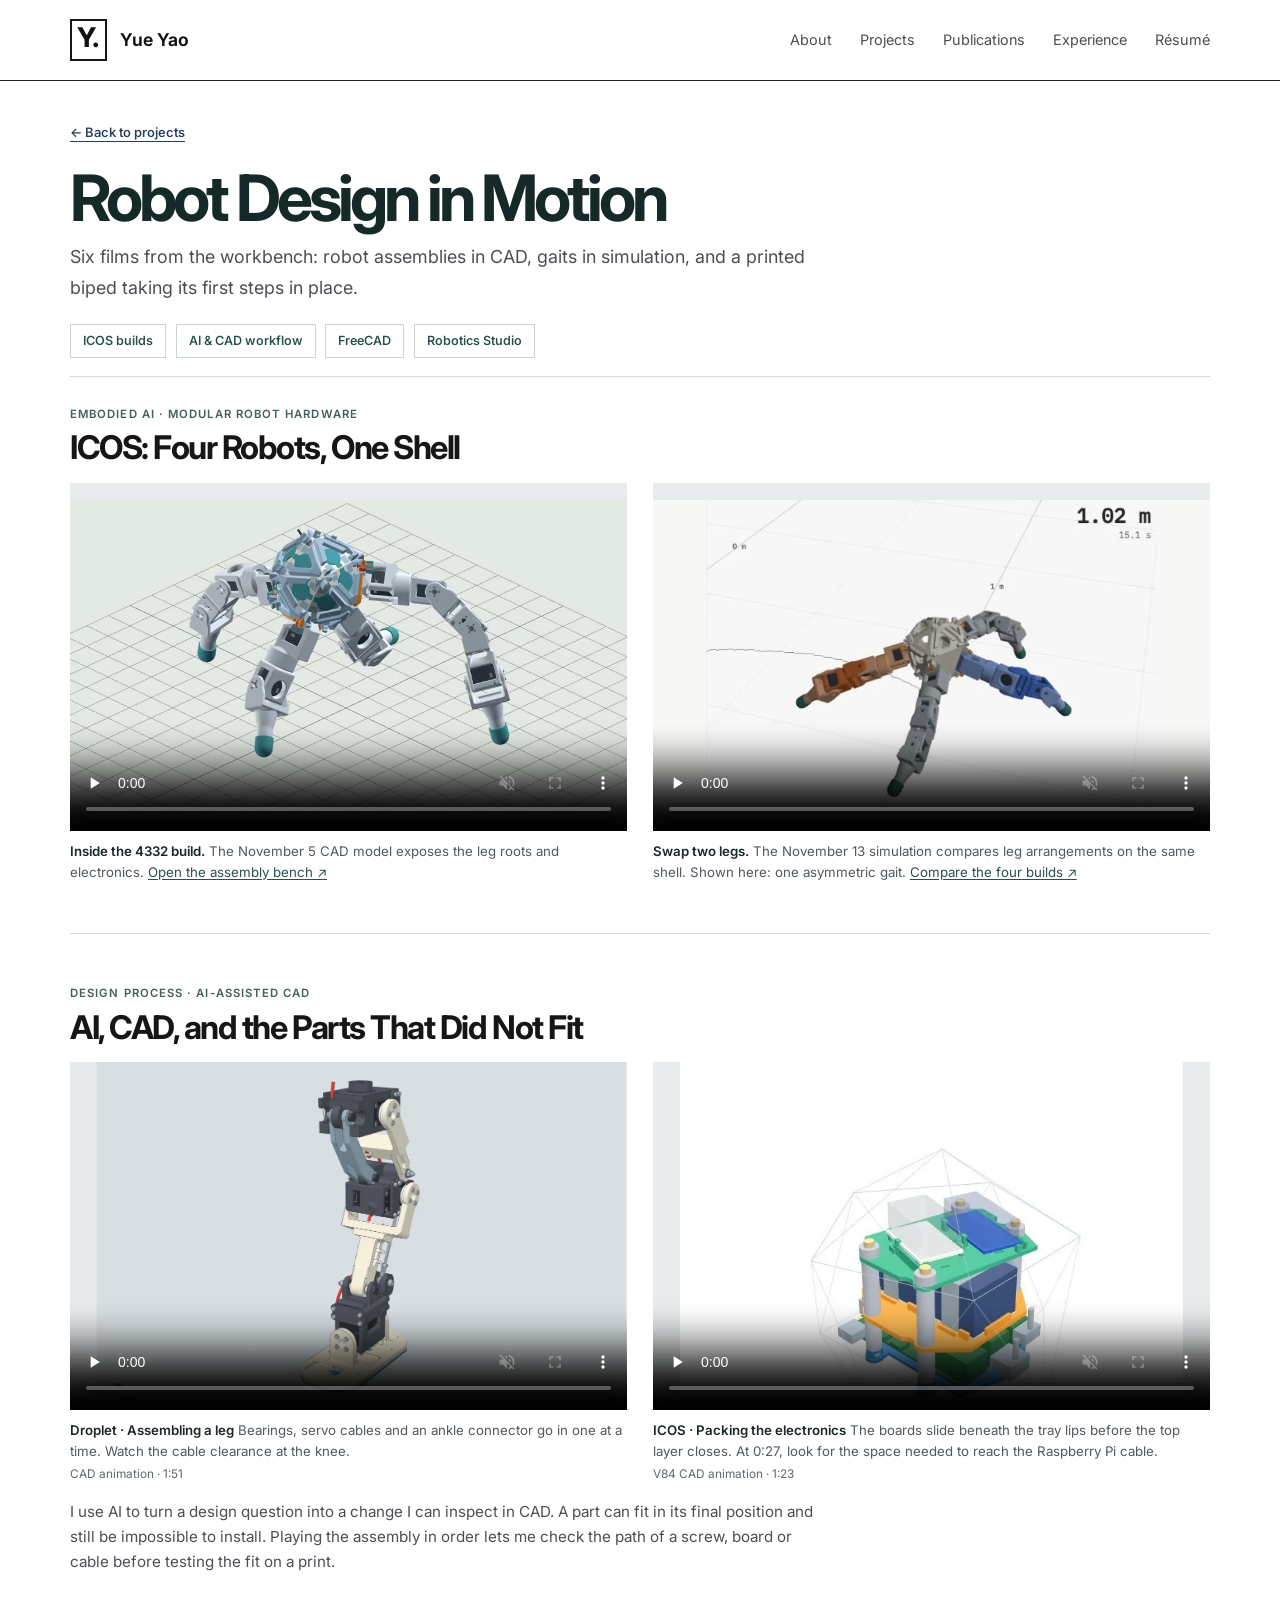
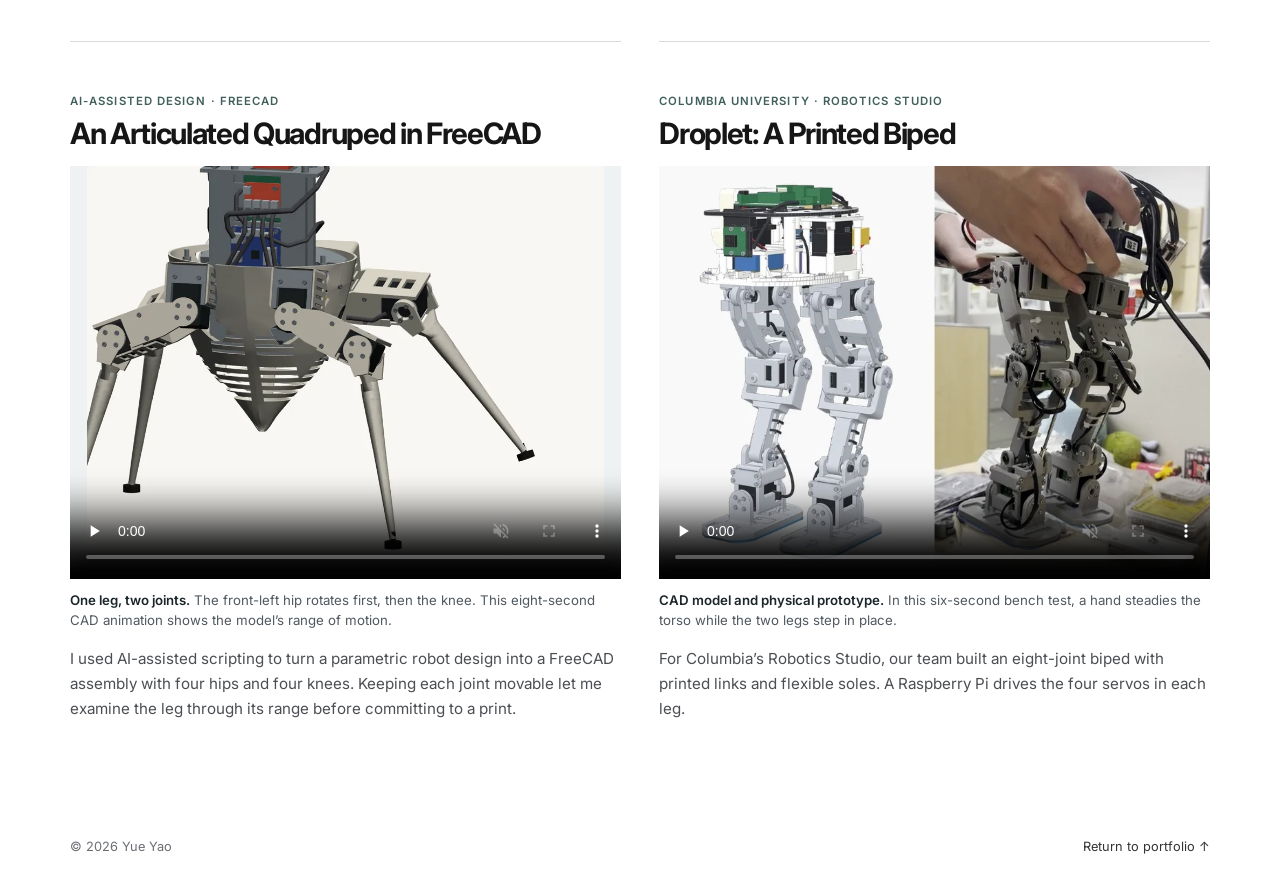
==== robotics.html @ 6c620280 "Show robot design films, Munich oral paper, and character studies" ====
<!doctype html>
<html lang="en"><head><meta charset="utf-8"><meta name="viewport" content="width=device-width, initial-scale=1">
<title>Robot Design in Motion | Yue Yao</title><meta name="author" content="Yue Yao"><meta name="description" content="Yue Yao’s robot design films: modular ICOS CAD builds, AI-assisted assembly workflows, a FreeCAD quadruped and a physical biped prototype.">
<link rel="canonical" href="https://yy3462-create.github.io/robotics.html">
<meta property="og:title" content="Robot Design in Motion | Yue Yao"><meta property="og:description" content="Watch the CAD assemblies, simulated gaits and physical bench tests."><meta property="og:type" content="website"><meta property="og:url" content="https://yy3462-create.github.io/robotics.html"><meta property="og:image" content="https://yy3462-create.github.io/assets/studio/icos-4332-cad.webp">
<link rel="stylesheet" href="./styles.css?v=20260914-candidate"><link rel="stylesheet" href="./studio.css?v=20261113">
<link rel="icon" type="image/svg+xml" href="data:image/svg+xml,%3Csvg xmlns='http://www.w3.org/2000/svg' viewBox='0 0 32 32'%3E%3Crect width='32' height='32' rx='7' fill='%23161616'/%3E%3Cpath d='M8 8L16 17L24 8M16 17V25' stroke='white' stroke-width='3' fill='none'/%3E%3C/svg%3E"></head><body><a class="skip-link" href="#main">Skip to content</a><header class="site-header"><div class="wrap header-inner"><a class="brand" href="./" aria-label="Yue Yao, home"><span class="brand-mark" aria-hidden="true">Y.</span><span>Yue Yao</span></a><nav aria-label="Main navigation"><a href="./#about">About</a><a href="./#work">Projects</a><a href="./#research">Publications</a><a href="./#experience">Experience</a><a href="./assets/yue-yao-resume.pdf?v=20261113" target="_blank" rel="noopener">Résumé</a></nav></div></header>

<main id="main" class="wrap studio-page"><div class="studio-mast">
<a class="text-link" href="./#robot-design">← Back to projects</a>
<h1>Robot Design in Motion</h1><p>Six films from the workbench: robot assemblies in CAD, gaits in simulation, and a printed biped taking its first steps in place.</p>
<nav aria-label="Films by project" class="studio-index"><a href="#icos-builds">ICOS builds</a><a href="#ai-cad-workflow">AI &amp; CAD workflow</a><a href="#ai-freecad">FreeCAD</a><a href="#droplet">Robotics Studio</a></nav></div>
<article id="icos-builds" class="studio-project" aria-labelledby="icos-builds-title">
  <p class="studio-kicker">Embodied AI · Modular Robot Hardware</p>
  <h2 id="icos-builds-title" class="studio-title">ICOS: Four Robots, One Shell</h2>

  <div class="studio-gallery studio-gallery-pair">
    <figure>
      <video controls muted playsinline preload="none" poster="./assets/studio/icos-4332-cad.webp" width="960" height="540" aria-label="ICOS 4332 robot CAD assembly bench, silent preview" aria-describedby="icos-4332-caption"><source src="./assets/studio/icos-4332-cad.mp4" type="video/mp4"><a href="./assets/studio/icos-4332-cad.mp4">Watch the CAD preview</a></video>
      <figcaption id="icos-4332-caption"><strong>Inside the 4332 build.</strong> The November 5 CAD model exposes the leg roots and electronics. <a href="https://yy3462-create.github.io/icos-weekly-update/assembly-v88/" target="_blank" rel="noopener noreferrer">Open the assembly bench ↗</a></figcaption>
    </figure>
    <figure>
      <video controls muted playsinline preload="none" poster="./assets/studio/icos-shared-shell-simulation.webp" width="800" height="450" aria-label="Asymmetric ICOS robot walking in simulation, silent excerpt" aria-describedby="icos-shared-caption"><source src="./assets/studio/icos-shared-shell-simulation.mp4" type="video/mp4"><a href="./assets/studio/icos-shared-shell-simulation.mp4">Watch the simulation excerpt</a></video>
      <figcaption id="icos-shared-caption"><strong>Swap two legs.</strong> The November 13 simulation compares leg arrangements on the same shell. Shown here: one asymmetric gait. <a href="https://yy3462-create.github.io/icos-weekly-update/four-robots/#robot3" target="_blank" rel="noopener noreferrer">Compare the four builds ↗</a></figcaption>
    </figure>
  </div>
</article>
<article id="ai-cad-workflow" class="studio-project" aria-labelledby="workflow-title">
  <p class="studio-kicker">Design process · AI-assisted CAD</p>
  <h2 id="workflow-title" class="studio-title">AI, CAD, and the Parts That Did Not Fit</h2>
  <div class="studio-gallery studio-gallery-pair">
    <figure><video controls muted playsinline preload="none" poster="./assets/studio/workflow-leg.webp" width="1026" height="880" aria-label="Droplet leg CAD assembly, from its upper bearing to its foot" aria-describedby="leg-caption"><source src="./assets/studio/workflow-leg.mp4" type="video/mp4"><a href="./assets/studio/workflow-leg.mp4">Open the leg assembly film</a></video><figcaption id="leg-caption"><strong>Droplet · Assembling a leg</strong> Bearings, servo cables and an ankle connector go in one at a time. Watch the cable clearance at the knee. <span>CAD animation · 1:51</span></figcaption></figure>
    <figure><video controls muted playsinline preload="none" poster="./assets/studio/workflow-tray.webp" width="1026" height="776" aria-label="ICOS electronics tray assembly sequence" aria-describedby="tray-caption"><source src="./assets/studio/workflow-tray.mp4" type="video/mp4"><a href="./assets/studio/workflow-tray.mp4">Open the tray assembly film</a></video><figcaption id="tray-caption"><strong>ICOS · Packing the electronics</strong> The boards slide beneath the tray lips before the top layer closes. At 0:27, look for the space needed to reach the Raspberry Pi cable. <span>V84 CAD animation · 1:23</span></figcaption></figure>
  </div>
  <p class="studio-body">I use AI to turn a design question into a change I can inspect in CAD. A part can fit in its final position and still be impossible to install. Playing the assembly in order lets me check the path of a screw, board or cable before testing the fit on a print.</p>
</article>
<div class="studio-paired"><article id="ai-freecad" class="studio-project" aria-labelledby="ai-freecad-title">
  <p class="studio-kicker">AI-assisted design · FreeCAD</p>
  <h2 id="ai-freecad-title" class="studio-title">An Articulated Quadruped in FreeCAD</h2>
  <figure class="studio-lead-media"><video controls playsinline muted preload="none" poster="./assets/studio/freecad-quadruped-joint-sweep.webp" width="1280" height="1024" aria-label="Kinematic animation of the quadruped model’s front-left hip and knee" aria-describedby="freecad-sweep-caption"><source src="./assets/studio/freecad-quadruped-joint-sweep.mp4" type="video/mp4"><a href="./assets/studio/freecad-quadruped-joint-sweep.mp4">Open the joint-sweep video</a></video><figcaption id="freecad-sweep-caption"><strong>One leg, two joints.</strong> The front-left hip rotates first, then the knee. This eight-second CAD animation shows the model’s range of motion.</figcaption></figure>
  <p>I used AI-assisted scripting to turn a parametric robot design into a FreeCAD assembly with four hips and four knees. Keeping each joint movable let me examine the leg through its range before committing to a print.</p>
</article>
<article id="droplet" class="studio-project" aria-labelledby="droplet-title">
  <p class="studio-kicker">Columbia University · Robotics Studio</p>
  <h2 id="droplet-title" class="studio-title">Droplet: A Printed Biped</h2>
  <figure class="studio-lead-media"><video controls playsinline muted preload="none" poster="./assets/studio/droplet-bench-cad-poster.webp" width="800" height="600" aria-label="Droplet’s CAD model alongside a bench test of its printed legs" aria-describedby="droplet-test-caption"><source src="./assets/studio/droplet-bench-cad.mp4" type="video/mp4"><a href="./assets/studio/droplet-bench-cad.mp4">Open the bench-test video</a></video><figcaption id="droplet-test-caption"><strong>CAD model and physical prototype.</strong> In this six-second bench test, a hand steadies the torso while the two legs step in place.</figcaption></figure>
  <p>For Columbia’s Robotics Studio, our team built an eight-joint biped with printed links and flexible soles. A Raspberry Pi drives the four servos in each leg.</p>
</article>
</div></main>
<footer class="site-footer wrap"><span>© 2026 Yue Yao</span><a href="./#work">Return to portfolio ↑</a></footer></body></html>
---- styles.css ----
@import url('https://fonts.googleapis.com/css2?family=Inter:wght@400;450;500;550;600;650;700;750&display=swap');
:root{--ink:#161616;--body:#4b4e53;--muted:#6b6e73;--line:#d8d9dc;--soft:#f3f4f5;--accent:#243d5b;--font:Inter,Arial,Helvetica,sans-serif}
*{box-sizing:border-box}html{scroll-behavior:smooth;scroll-padding-top:100px}body{margin:0;color:var(--body);background:#fff;font-family:var(--font);font-size:1rem;line-height:1.75;-webkit-font-smoothing:antialiased}a{color:inherit;text-decoration:none}a:hover{color:var(--accent)}a:focus-visible,summary:focus-visible{outline:3px solid #496f9a;outline-offset:5px}::selection{background:#dce4ed;color:var(--ink)}h1,h2,h3,h4{margin:0;color:var(--ink);line-height:1.25}p,figure{margin:0}strong{color:#292b2e;font-weight:600}.wrap{width:min(1140px,calc(100% - 80px));margin-inline:auto}.skip-link{position:fixed;top:-80px;left:16px;background:#fff;padding:10px 20px;z-index:100}.skip-link:focus{top:10px}.site-header{background:#fff;border-bottom:1px solid #202020}.header-inner{display:flex;align-items:center;justify-content:space-between;gap:30px;min-height:80px}.brand{display:flex;align-items:center;gap:13px;color:#111;font-size:1.1rem;font-weight:650}.brand-mark{font-size:1.7rem;font-weight:750;letter-spacing:-.08em;line-height:1;border:2px solid #161616;padding:3px 8px 7px 5px}.site-header nav{display:flex;gap:28px;align-items:center;font-size:.9rem}.site-header nav a{padding:10px 0}.site-header nav a:hover{text-decoration:underline;text-underline-offset:6px}.profile-header{display:grid;grid-template-columns:285px minmax(0,1fr);gap:75px;align-items:center;padding-block:58px 67px}.profile-portrait{width:260px;aspect-ratio:1;border-radius:50%;background:#eef0f2;border:1px solid #e1e3e6;overflow:hidden}.profile-portrait img{display:block;width:100%;height:100%;object-fit:cover;transform:scale(1.5);transform-origin:50% 20%}.profile-intro h1{font-size:3.1rem;font-weight:700;letter-spacing:-.04em;margin-bottom:12px}.profile-subtitle{font-size:1.4rem;line-height:1.5;letter-spacing:-.02em;color:#4c5055}.affiliations{margin-top:22px;font-size:1.05rem;line-height:1.7}.location{color:var(--muted);font-size:.9rem}.affiliations .location{margin-top:5px}.social-links{display:flex;gap:10px;margin-top:25px;flex-wrap:wrap}.social-links>a{height:55px;min-width:54px;padding:8px 13px;background:var(--soft);border:1px solid var(--line);display:flex;align-items:center;gap:8px;justify-content:center;color:#191919;font-size:.8rem}.social-links>a:hover{background:#e6e9ed;border-color:#a6aab0}.social-links svg{width:23px;height:23px;flex-shrink:0}.social-glyph{font-weight:750;letter-spacing:-.07em;font-size:1rem;line-height:1}.social-glyph.linkedin{font-family:Arial,sans-serif;font-size:1.45rem;letter-spacing:-.04em}.about-layout{display:grid;grid-template-columns:minmax(0,2fr) minmax(260px,1fr);gap:44px;padding-bottom:64px}.ruled-heading,.section-heading h2{font-size:2rem;font-weight:650;letter-spacing:-.035em;padding-bottom:11px;border-bottom:2px solid #242424;margin-bottom:22px}.about-main>p{margin-bottom:16px}.research-questions{padding-left:21px;margin-top:6px;margin-bottom:22px}.research-questions li{padding-left:5px;margin-block:9px}.about-sidebar{padding-top:57px}.interest-panel{border:2px solid #282828;padding:22px}.about-sidebar h3{font-size:1.13rem;font-weight:650;margin-bottom:17px;letter-spacing:-.02em}.interest-tags{display:flex;flex-wrap:wrap;gap:8px}.interest-tags>span{font-size:.875rem;line-height:1.5;padding:4px 8px;background:var(--soft);border:1px solid var(--line)}.current-panel{margin-top:22px;background:#f6f7f8;padding:23px;border:1px solid #e3e4e7}.current-panel p{font-size:.875rem;line-height:1.65;margin-top:14px}.current-panel strong{font-size:.9rem}.biography{border:1px solid var(--line);margin-top:23px}.biography summary{list-style:none;cursor:pointer;display:flex;align-items:center;justify-content:space-between;gap:20px;background:#f6f7f8;padding:15px 18px;color:#202020;font-size:1.05rem;font-weight:600}.biography summary::-webkit-details-marker{display:none}.details-indicator{width:12px;height:12px;position:relative;flex-shrink:0}.details-indicator:before,.details-indicator:after{content:'';position:absolute;background:#222;top:5px;left:0;width:12px;height:1.5px}.details-indicator:after{transform:rotate(90deg)}.biography[open] .details-indicator:after{transform:rotate(0deg)}.biography-body{padding:19px}.biography-body p+p{margin-top:15px}.section{padding-block:0 64px}.section-heading{margin-bottom:28px}.section-heading h2{margin:0}.section-heading em{font-style:normal}.featured-work{display:grid;grid-template-columns:1.15fr 1fr;gap:32px;align-items:center;border:1px solid var(--line);padding:24px}.featured-figure{min-width:0}.featured-figure img{width:100%;height:auto;aspect-ratio:1555/839;object-fit:cover;display:block}.featured-figure figcaption{font-size:.75rem;line-height:1.55;color:var(--muted);margin-top:9px}.featured-figure figcaption a{text-decoration:underline;text-underline-offset:2px}.project-kicker{font-size:.75rem;line-height:1.6;font-weight:550;letter-spacing:.06em;color:var(--muted)}.featured-copy h3{font-size:2rem;letter-spacing:-.035em;font-weight:650;margin-top:9px}.project-subtitle{font-size:1rem;margin-top:5px;color:#3f4144}.featured-copy p:not(.project-subtitle){margin-top:16px;font-size:1rem;line-height:1.7}.featured-copy p.recognition{font-size:.875rem;color:#25282c;font-weight:600}.project-links{display:flex;flex-wrap:wrap;gap:19px;margin-top:20px;font-size:.875rem;font-weight:550;color:var(--accent)}.project-links a{text-decoration:underline;text-underline-offset:4px}.project-list{display:grid;grid-template-columns:repeat(3,minmax(0,1fr));gap:25px;margin-top:25px}.work-entry{padding:22px 0 0;display:flex;flex-direction:column;align-items:flex-start;border-top:1px solid #aaa;min-width:0}.work-entry-top{display:flex;width:100%;justify-content:space-between;gap:12px;margin-bottom:12px}.entry-number{font-size:.75rem;color:var(--muted)}.work-entry h3{font-size:1.15rem;line-height:1.45;font-weight:600;letter-spacing:-.02em}.work-entry p{font-size:1rem;margin-top:13px;margin-bottom:17px;line-height:1.7}.work-tags{font-size:.8rem;color:var(--muted);margin-top:auto;margin-bottom:16px}.text-link{font-size:.875rem;color:var(--accent);font-weight:550;text-decoration:underline;text-underline-offset:4px}.research-section{background:#fff}.research-section .section{padding-bottom:65px}.publication{display:grid;grid-template-columns:52px minmax(0,1fr) auto;gap:24px;padding:24px 0;border-bottom:1px solid var(--line);align-items:start}.publication:first-child{padding-top:0}.publication-year{font-size:.875rem;color:var(--muted);padding-top:2px}.publication-info h3{font-size:1.14rem;line-height:1.5;font-weight:600;letter-spacing:-.015em;margin-top:7px}.publication-info p{font-size:.9rem;line-height:1.65;margin-top:7px}.publication-info p strong{font-weight:600}.paper-link{font-size:.875rem;font-weight:550;color:var(--accent);padding-top:31px;white-space:nowrap;text-decoration:underline;text-underline-offset:4px}.paper-link span{margin-left:8px}.publication-type{font-size:.8rem;color:var(--muted);padding-top:31px}.career-section{display:grid;grid-template-columns:minmax(0,1.6fr) minmax(280px,1fr);gap:50px;padding-bottom:65px}.experience-list{margin-top:-5px}.experience{display:grid;grid-template-columns:minmax(0,1fr) auto;gap:20px;padding:19px 0;border-bottom:1px solid var(--line)}.experience h4{font-size:1rem;font-weight:600;line-height:1.5}.experience p{font-size:.9rem;line-height:1.7;margin-top:5px}.experience .experience-description{font-size:.9rem;color:var(--muted);margin-top:8px}.experience-date{font-size:.8rem;color:var(--muted);white-space:nowrap;padding-top:3px}.education-panel article{padding-bottom:22px}.education-panel article h3{font-size:1rem;line-height:1.5;font-weight:600}.education-panel article p{font-size:.9rem;line-height:1.65;margin-top:5px}.education-panel article>span{font-size:.8rem;color:var(--muted);display:block;margin-top:6px}.download-link{display:inline-flex;justify-content:space-between;gap:30px;padding:12px 17px;background:#161616;color:white;font-size:.875rem;font-weight:500;margin-top:4px}.download-link:hover{background:#333;color:white}.file-note{font-size:.75rem;color:var(--muted);margin-top:7px}.contact-section{background:#f4f5f6;border-top:1px solid var(--line);padding-block:40px}.contact-inner{display:grid;grid-template-columns:2fr 1fr;gap:44px}.contact-inner h2{font-size:1.4rem;margin-bottom:13px;letter-spacing:-.02em}.contact-inner p{font-size:.94rem;margin-bottom:8px}.contact-inner a{font-size:.9rem;text-decoration:underline;text-underline-offset:4px;color:var(--accent)}.contact-inner .location{font-size:.875rem;margin-top:7px}.footer-links{display:flex;flex-direction:column;align-items:flex-start;gap:7px}.footer-links h3{font-size:1rem;margin-bottom:5px}.site-footer{display:flex;justify-content:space-between;gap:20px;padding-block:22px;font-size:.8rem;color:var(--muted)}.site-footer a{color:#333}a,summary{transition:background .15s,color .15s,border-color .15s}
.publication-links{display:flex;flex-direction:column;align-items:flex-start;gap:10px;padding-top:31px}.publication-links .paper-link{padding-top:0}.publication-info .contribution-note{font-size:.8rem;color:var(--muted)}.featured-copy p.project-authors{font-size:.875rem;line-height:1.6;margin-top:12px}.project-authors>span{font-size:.8rem;color:var(--muted)}
.featured-study{display:grid;grid-template-columns:minmax(0,1.7fr) minmax(190px,1fr);gap:36px;border:1px solid var(--line);background:#f6f7f8;padding:28px;margin-bottom:24px}.featured-study h3{font-size:2rem;letter-spacing:-.035em;font-weight:650;margin-top:9px}.featured-study .project-subtitle{font-size:1.05rem;line-height:1.55;margin-top:9px;color:var(--ink)}.featured-study p{font-size:.94rem;line-height:1.7;margin-top:15px}.featured-study p.recognition{font-size:.875rem;font-weight:600;color:var(--ink)}.study-stats{border-left:1px solid #c7cbd0;padding-left:30px;display:flex;flex-direction:column;justify-content:center;gap:25px}.study-stats p{margin:0}.study-stats strong{display:block;font-size:2.3rem;font-weight:600;letter-spacing:-.055em;line-height:1.2}.study-stats span{display:block;font-size:.875rem;color:var(--muted);margin-top:7px}.study-stats .study-methods{font-size:.8rem;line-height:1.8;color:var(--muted)}
.academic-focus{color:var(--ink);font-weight:550}.featured-study p.project-authors{font-size:.875rem;line-height:1.6}
@media(min-width:1450px){.wrap{width:min(1180px,calc(100% - 100px))}.profile-header{gap:95px;grid-template-columns:290px minmax(0,1fr)}}
@media(max-width:1000px){.wrap{width:calc(100% - 56px)}.site-header nav{gap:19px}.profile-header{grid-template-columns:230px minmax(0,1fr);gap:42px;padding-block:44px 56px}.profile-portrait{width:220px}.profile-intro h1{font-size:2.65rem}.profile-subtitle{font-size:1.2rem}.about-layout{gap:28px;grid-template-columns:minmax(0,1.7fr) minmax(230px,1fr)}.interest-panel,.current-panel{padding:19px}.social-links>a{padding-inline:11px}.featured-work{gap:24px;padding:21px}.project-list{gap:23px}.work-entry h3{font-size:1.05rem}.career-section{gap:32px;grid-template-columns:minmax(0,1.4fr) minmax(250px,1fr)}.experience{grid-template-columns:1fr;gap:4px}.experience-date{order:-1}.publication{gap:18px}}
@media(max-width:760px){.featured-study{grid-template-columns:1fr;gap:24px;padding:22px}.featured-study h3{font-size:1.8rem}.study-stats{border-left:0;border-top:1px solid #c7cbd0;padding:21px 0 0;display:grid;grid-template-columns:1fr 1fr;gap:18px}.study-stats strong{font-size:1.9rem}.study-stats .study-methods{grid-column:1/-1}html{scroll-padding-top:24px}.wrap{width:calc(100% - 40px)}.header-inner{min-height:78px;flex-wrap:wrap;gap:12px;padding-block:17px}.brand{font-size:1rem}.brand-mark{font-size:1.4rem}.site-header nav{font-size:.875rem;gap:21px;width:100%;flex-wrap:wrap}.profile-header{grid-template-columns:150px minmax(0,1fr);gap:25px;padding-block:35px 40px}.profile-portrait{width:145px}.profile-intro h1{font-size:2.3rem;margin-bottom:8px}.profile-subtitle{font-size:1.05rem}.affiliations{font-size:.94rem;margin-top:15px}.social-links{margin-top:18px;gap:7px}.social-links>a{min-width:42px;height:43px;padding:9px}.social-links>a>span:last-child:not(.social-glyph){display:none}.social-links svg{width:21px;height:21px}.about-layout{grid-template-columns:1fr;gap:25px;padding-bottom:43px}.about-sidebar{padding-top:0;display:grid;grid-template-columns:1fr 1fr;gap:20px;align-items:start}.current-panel{margin-top:0}.ruled-heading,.section-heading h2{font-size:1.7rem;padding-bottom:10px;margin-bottom:20px}.section{padding-bottom:43px}.section-heading{margin-bottom:23px}.section-heading h2{margin:0}.featured-work{grid-template-columns:1fr;gap:20px;padding:19px}.featured-copy h3{font-size:1.8rem}.project-list{grid-template-columns:1fr;gap:0;margin-top:22px}.work-entry{padding-block:23px 4px;margin-top:8px}.work-entry h3{font-size:1.17rem}.work-entry-top{margin-bottom:9px}.work-entry p{margin-top:11px;margin-bottom:13px}.work-tags{margin-bottom:13px}.publication{grid-template-columns:42px minmax(0,1fr);gap:13px;padding-block:21px}.paper-link,.publication-type,.publication-links{grid-column:2;padding-top:1px}.publication-info h3{font-size:1.08rem}.publication-info p{font-size:.875rem}.research-section .section{padding-bottom:45px}.career-section{grid-template-columns:1fr;gap:32px;padding-bottom:45px}.experience{grid-template-columns:1fr auto;gap:20px}.experience-date{order:0}.education-panel article{padding-bottom:19px}.contact-inner{grid-template-columns:1.7fr 1fr;gap:24px}.site-footer{flex-wrap:wrap;font-size:.75rem;gap:9px 16px}.site-footer>span:nth-child(2){display:none}}
@media(max-width:500px){.profile-header{grid-template-columns:1fr;text-align:center;justify-items:center;gap:23px;padding-block:32px 37px}.profile-portrait{width:155px}.profile-intro h1{font-size:2.4rem}.profile-subtitle{font-size:1.1rem}.affiliations{font-size:1rem}.social-links{justify-content:center}.social-links>a{min-width:48px;height:48px}.about-sidebar{grid-template-columns:1fr;gap:18px}.about-sidebar h3{font-size:1.08rem}.interest-tags{gap:8px}.interest-panel{padding:20px}.current-panel{display:grid;grid-template-columns:1fr 1fr;gap:12px}.current-panel h3{grid-column:1/-1;margin:0}.current-panel p{margin:0}.site-header nav{gap:12px 19px;font-size:.875rem}.research-questions{padding-left:19px}.section-heading h2{font-size:1.6rem;line-height:1.3}.publication{grid-template-columns:1fr;gap:8px}.paper-link,.publication-type,.publication-links{grid-column:1}.publication-year{font-size:.8rem}.experience{grid-template-columns:1fr;gap:4px}.experience-date{order:-1}.contact-inner{grid-template-columns:1fr;gap:25px}.project-kicker{font-size:.75rem}.featured-figure figcaption{font-size:.75rem}.biography summary{min-height:50px}}
@media(prefers-reduced-motion:reduce){html{scroll-behavior:auto}*,*::before,*::after{transition:none!important;animation:none!important}}

/* Research media and coursework */
.profile-header{padding-block:44px 42px}.profile-portrait{width:260px}.research-strip{display:grid;grid-template-columns:repeat(3,minmax(0,1fr));gap:20px;margin-bottom:58px}.research-strip>a{display:block;border-bottom:1px solid var(--line);padding-bottom:15px;min-width:0}.research-strip img{display:block;width:100%;height:170px;object-fit:cover;background:#f3f4f5}.research-strip .diagram-preview{object-fit:contain;padding:8px;background:#f5f7f9}.research-strip>a>span{display:block;padding-top:12px}.research-strip strong{font-size:.95rem;display:block}.research-strip span>span{font-size:.8rem;line-height:1.5;display:block;margin-top:3px;color:var(--muted)}.research-strip a:hover strong{text-decoration:underline;text-underline-offset:4px}.about-layout{padding-bottom:58px}.about-sidebar{padding-top:57px}.featured-study{grid-template-columns:minmax(0,1fr) minmax(0,1.08fr);gap:28px;align-items:center;background:#f7f8fa}.featured-study .study-copy{min-width:0}.study-figure img{display:block;width:100%;height:auto}.study-figure{min-width:0}.study-stats{grid-column:1/-1;border-left:0;border-top:1px solid #c7cbd0;padding:23px 0 0;display:grid;grid-template-columns:1fr .8fr 1.1fr;gap:25px;align-items:center}.study-stats strong{font-size:2rem}.study-stats span{font-size:.8rem}.study-stats .study-methods{font-size:.85rem;line-height:1.6}.study-stats .study-methods b{font-weight:600;color:var(--body)}figure figcaption{font-size:.75rem;line-height:1.6;color:var(--muted);margin-top:10px}figure figcaption a{text-decoration:underline;text-underline-offset:2px}.figure-link{display:block}.figure-link:hover{outline:1px solid #8c98a5;outline-offset:3px}.featured-work{align-items:center;margin-bottom:24px}.featured-work video,.simulation-project video{display:block;width:100%;height:auto;aspect-ratio:16/9;object-fit:contain;background:#13181c}.featured-work video:focus-visible,.simulation-project video:focus-visible{outline:3px solid #496f9a;outline-offset:4px}.process-gallery{grid-column:1/-1;display:grid;grid-template-columns:1fr 1.4fr;gap:24px;padding-top:23px;border-top:1px solid var(--line)}.process-gallery figure{min-width:0}.process-gallery img{display:block;width:100%;height:220px;object-fit:contain;background:#11161d}.process-gallery .process-diagram{background:#fff;padding:8px}.simulation-project{display:grid;grid-template-columns:1.15fr 1fr;gap:32px;align-items:center;margin-top:24px;padding-block:25px;border-block:1px solid var(--line)}.simulation-project>div{min-width:0}.simulation-project h3{font-size:1.65rem;line-height:1.35;letter-spacing:-.025em;margin-top:9px}.simulation-project p{margin-block:15px;font-size:1rem}.simulation-project .work-tags{margin-bottom:13px}.coursework-heading{padding-top:42px;display:flex;align-items:baseline;justify-content:space-between;gap:20px}.coursework-heading h3{font-size:1.4rem;letter-spacing:-.025em}.coursework-heading p{font-size:.9rem;color:var(--muted)}.coursework-list{grid-template-columns:repeat(2,minmax(0,1fr));gap:28px;margin-top:20px}.coursework-list .work-entry{padding:0 0 22px;border:1px solid var(--line);overflow:hidden}.coursework-list .coursework-body{padding:21px 23px 0;display:flex;flex-direction:column;flex:1;width:100%}.coursework-list .work-entry h3{font-size:1.25rem;line-height:1.4}.coursework-image{display:block;width:100%;aspect-ratio:1.78;object-fit:contain;background:#f7f8fa;padding:14px;border-bottom:1px solid var(--line)}.coursework-list .work-entry p{font-size:1rem;line-height:1.7}.coursework-list .work-entry .team-credit{font-size:.8rem;line-height:1.65;color:var(--muted);margin:0 0 17px}.coursework-list .work-tags{margin-top:auto}.project-detail{border-top:1px solid var(--line);margin-top:18px;padding-top:12px}.project-detail summary{cursor:pointer;color:var(--accent);font-size:.875rem;font-weight:550}.project-detail p{margin-bottom:0!important}.project-detail img{width:100%;height:auto;display:block;margin-top:14px}.additional-project{border-block:1px solid var(--line);padding-block:24px;margin-top:30px;display:grid;grid-template-columns:minmax(0,1fr) auto;gap:25px;align-items:center}.additional-project h3{font-size:1.1rem;margin-block:6px 8px}.additional-project p{font-size:.94rem;max-width:710px}.additional-project>.text-link{white-space:nowrap}.project-kicker{font-size:.8rem}.project-links,.text-link,.paper-link{font-size:.9rem}
@media(min-width:1450px){.research-strip img{height:185px}}
@media(max-width:1000px){.profile-portrait{width:220px}.research-strip img{height:150px}.research-strip{gap:16px}.study-stats{gap:18px}.study-stats strong{font-size:1.75rem}.simulation-project{gap:24px}.simulation-project h3{font-size:1.45rem}.process-gallery img{height:185px}.coursework-list .coursework-body{padding:18px 19px 0}.coursework-list{gap:22px}}
@media(max-width:760px){.profile-portrait{width:145px}.profile-header{padding-block:35px}.research-strip{gap:12px;margin-bottom:40px}.research-strip img{height:120px}.research-strip strong{font-size:.85rem}.research-strip span>span{font-size:.75rem}.featured-study{grid-template-columns:1fr;padding:22px}.study-figure{max-width:560px;width:100%;margin-inline:auto}.study-stats{grid-template-columns:1fr 1fr;gap:18px}.study-stats .study-methods{grid-column:1/-1}.featured-work{padding:20px}.process-gallery{grid-template-columns:1fr;gap:22px}.process-gallery img{height:auto;max-height:360px;object-fit:contain}.process-gallery .process-diagram{padding:0}.simulation-project{grid-template-columns:1fr;gap:20px}.simulation-project h3{font-size:1.6rem}.coursework-heading{display:block;padding-top:33px}.coursework-heading p{margin-top:7px}.coursework-list{grid-template-columns:1fr;gap:25px}.coursework-list .work-entry{margin-top:0}.coursework-list .coursework-body{padding:21px 22px 0}.additional-project{grid-template-columns:1fr;gap:14px}.about-sidebar{padding-top:0}.about-layout{padding-bottom:43px}}
@media(max-width:500px){.profile-portrait{width:155px}.research-strip{grid-template-columns:1fr;gap:15px;margin-bottom:35px}.research-strip>a{display:grid;grid-template-columns:120px minmax(0,1fr);gap:15px;align-items:center;padding-bottom:15px}.research-strip img{height:84px}.research-strip>a>span{padding-top:0}.research-strip strong{font-size:.95rem}.research-strip span>span{font-size:.8rem}.featured-study{padding:19px}.featured-work{padding:18px}.study-stats strong{font-size:1.8rem}.coursework-list .coursework-body{padding-inline:18px}.coursework-heading h3{font-size:1.35rem}}

/* Compact visual explorations */
.research-strip .collaboration-credit{display:block;font-size:.75rem;line-height:1.5;margin-top:5px;color:var(--muted)}.simulation-project .project-authors{font-size:.875rem;line-height:1.65;margin-block:12px 16px}.simulation-project .project-authors>span{font-size:.8rem}.explorations-heading{margin-top:40px;margin-bottom:20px}.explorations-heading h3{font-size:1.5rem;letter-spacing:-.03em}.exploration-grid{display:grid;grid-template-columns:repeat(2,minmax(0,1fr));gap:28px}.exploration-card{min-width:0;border:1px solid var(--line);display:flex;flex-direction:column}.exploration-card>figure{padding:14px 14px 0}.exploration-card figcaption{padding:0 4px;font-size:.75rem;line-height:1.6;min-height:39px}.painting-grid{display:grid;grid-template-columns:repeat(6,minmax(0,1fr));grid-template-rows:repeat(3,minmax(0,1fr));gap:5px;background:#f3f1ed;padding:7px;aspect-ratio:1.78;align-items:stretch}.painting-grid a{min-width:0;display:flex;align-items:center;justify-content:center;overflow:hidden;background:#ebe8e1}.painting-grid img{display:block;width:100%;height:100%;object-fit:contain;min-height:0}.painting-grid a:hover{outline:2px solid #647584;outline-offset:1px}.exploration-image{display:block;width:100%;height:auto;aspect-ratio:1.78;object-fit:contain;background:#f7f8fa}.exploration-copy{padding:20px 22px 24px;display:flex;flex-direction:column;align-items:flex-start;flex:1}.exploration-copy h3{font-size:1.28rem;letter-spacing:-.025em;line-height:1.4;margin-top:6px}.exploration-copy>p{font-size:1rem;line-height:1.7;margin:12px 0 18px}.exploration-copy .team-credit{font-size:.75rem;line-height:1.6;color:var(--muted);margin:0 0 16px}.exploration-copy .text-link{margin-top:auto}.additional-project{margin-top:28px}
@media(max-width:1000px){.exploration-grid{gap:22px}.painting-grid{gap:4px;padding:5px}.exploration-copy{padding:18px 19px 22px}}
@media(max-width:760px){.exploration-grid{grid-template-columns:1fr;gap:25px}.exploration-card>figure{padding:16px 16px 0}.exploration-copy{padding:18px 22px 24px}.explorations-heading{margin-top:32px}.painting-grid{gap:6px;padding:8px}}
@media(max-width:500px){.painting-grid{grid-template-columns:repeat(6,minmax(0,1fr));gap:4px;padding:5px}.exploration-copy{padding-inline:19px}.exploration-card>figure{padding:12px 12px 0}.research-strip .collaboration-credit{font-size:.75rem}}

/* Selected writing */
.explorations-heading{display:flex;align-items:baseline;justify-content:space-between;gap:20px}.explorations-heading>p{font-size:.9rem;color:var(--muted)}.writing-section{padding-bottom:60px}.writing-feature{display:grid;grid-template-columns:minmax(0,1fr) minmax(0,1.2fr);gap:35px;align-items:center;padding:25px;border:1px solid var(--line);background:#fafafa}.writing-feature+.writing-feature{margin-top:24px}.writing-feature figure{min-width:0}.writing-feature img{display:block;width:100%;height:auto;object-fit:contain}.writing-feature h3{font-size:1.6rem;line-height:1.35;letter-spacing:-.025em;margin-top:8px}.writing-feature p{margin-top:14px}.writing-feature .project-subtitle{font-size:1.05rem;margin-top:6px}.writing-feature .writing-meta{font-size:.8rem;line-height:1.7;color:var(--muted)}
@media(max-width:760px){.writing-feature{grid-template-columns:1fr;padding:20px;gap:23px}.writing-feature img{max-height:350px}.writing-section{padding-bottom:43px}.explorations-heading{display:block}.explorations-heading>p{margin-top:6px}.writing-feature h3{font-size:1.4rem}}

/* Links to research affiliations */
.institution-link{text-decoration:underline;text-decoration-color:#b5c0cb;text-underline-offset:3px}.institution-link:hover{text-decoration-color:currentColor}
---- studio.css ----
/* Media studies share the home page's type and spacing. */
.studio-kicker,.studio-label{font:600 .71rem/1.5 var(--font);color:#41605c;letter-spacing:.095em;text-transform:uppercase}
.studio-title{font-size:clamp(1.45rem,2.55vw,2.15rem);line-height:1.14;letter-spacing:-.045em;margin:.4rem 0 1rem;max-width:34ch}
.studio-project{padding:clamp(27px,4vw,54px) 0;border-top:1px solid var(--line);min-width:0}
.studio-project>p:not(.studio-kicker){max-width:75ch;font-size:.95rem;line-height:1.65;margin:1rem 0}
.studio-gallery{display:grid;grid-template-columns:repeat(3,minmax(0,1fr));gap:clamp(13px,2vw,26px);margin:1rem 0 0}
.studio-gallery-pair{grid-template-columns:repeat(2,minmax(0,1fr))}
.studio-project figure{min-width:0}.studio-project figcaption,.studio-feature figcaption{font-size:.83rem;line-height:1.52;color:#505860;margin-top:.65rem}.studio-project figcaption strong{color:#1b262a}.studio-project figcaption span{display:block;color:#5d686c;font-size:.74rem;margin-top:.25rem}.studio-project figcaption a{color:#294f51}
.studio-gallery img,.studio-project video,.studio-feature video{display:block;width:100%;height:auto;object-fit:contain;background:#eff2f2}
.studio-gallery-pair video{aspect-ratio:16/10;background:#e7ebeb}
.studio-gallery img{aspect-ratio:3/2}
.studio-mast{padding:clamp(22px,2.8vw,40px) 0 18px}
.studio-mast .text-link{font-size:.81rem}
.studio-mast h1{margin:1.2rem 0 .6rem;color:#162929;font-size:clamp(2.3rem,5vw,4.1rem);line-height:1.05;letter-spacing:-.063em}
.studio-mast>p{max-width:68ch;font-size:clamp(.95rem,1.65vw,1.12rem);margin-bottom:1.25rem}
.studio-index{display:flex;flex-wrap:wrap;gap:.45rem .6rem}.studio-index a{display:inline-block;border:1px solid #cbd6d3;padding:5px 12px;font-size:.79rem;font-weight:550;color:#254d4b}.studio-index a:hover{background:#ebf2ef}
.studio-paired{display:grid;grid-template-columns:repeat(2,minmax(0,1fr));column-gap:clamp(18px,3vw,45px)}
.studio-paired video{aspect-ratio:4/3}.studio-paired .studio-title{font-size:clamp(1.4rem,2.3vw,1.85rem)}
.studio-feature{display:grid;grid-template-columns:minmax(0,1.48fr) minmax(0,1fr);background:#edf2f0;border:1px solid #c9d4cd;align-items:center;margin-top:24px}
.studio-feature figure{min-width:0}.studio-feature video{aspect-ratio:16/9}.studio-feature figcaption{padding:0 15px;margin:.55rem 0 .7rem;font-size:.76rem}
.studio-feature>div{padding:clamp(18px,2.8vw,32px)}.studio-feature h3{font-size:clamp(1.45rem,2.6vw,2.15rem);margin:.45rem 0 .7rem;line-height:1.15;letter-spacing:-.048em}.studio-feature p:not(.studio-kicker){font-size:.95rem;line-height:1.65;margin:.4rem 0 1rem}
#character-studies{margin-top:30px;padding-bottom:0}.studio-gallery figure:has(img) figcaption strong{display:block}.studio-page{padding-bottom:25px}
@media(max-width:760px){.studio-paired,.studio-feature{grid-template-columns:1fr}.studio-feature>div{padding:18px 20px 22px}.studio-gallery-pair{gap:16px}.studio-mast{padding-top:30px}.studio-mast h1{margin-top:.9rem}}
@media(max-width:640px){.studio-gallery,.studio-gallery-pair{grid-template-columns:1fr;gap:22px}.studio-project{padding:30px 0}.studio-feature figcaption{padding-inline:12px}.studio-project>p:not(.studio-kicker){font-size:.92rem}}

.studio-mast+.studio-project{padding-top:clamp(20px,2.3vw,32px)}
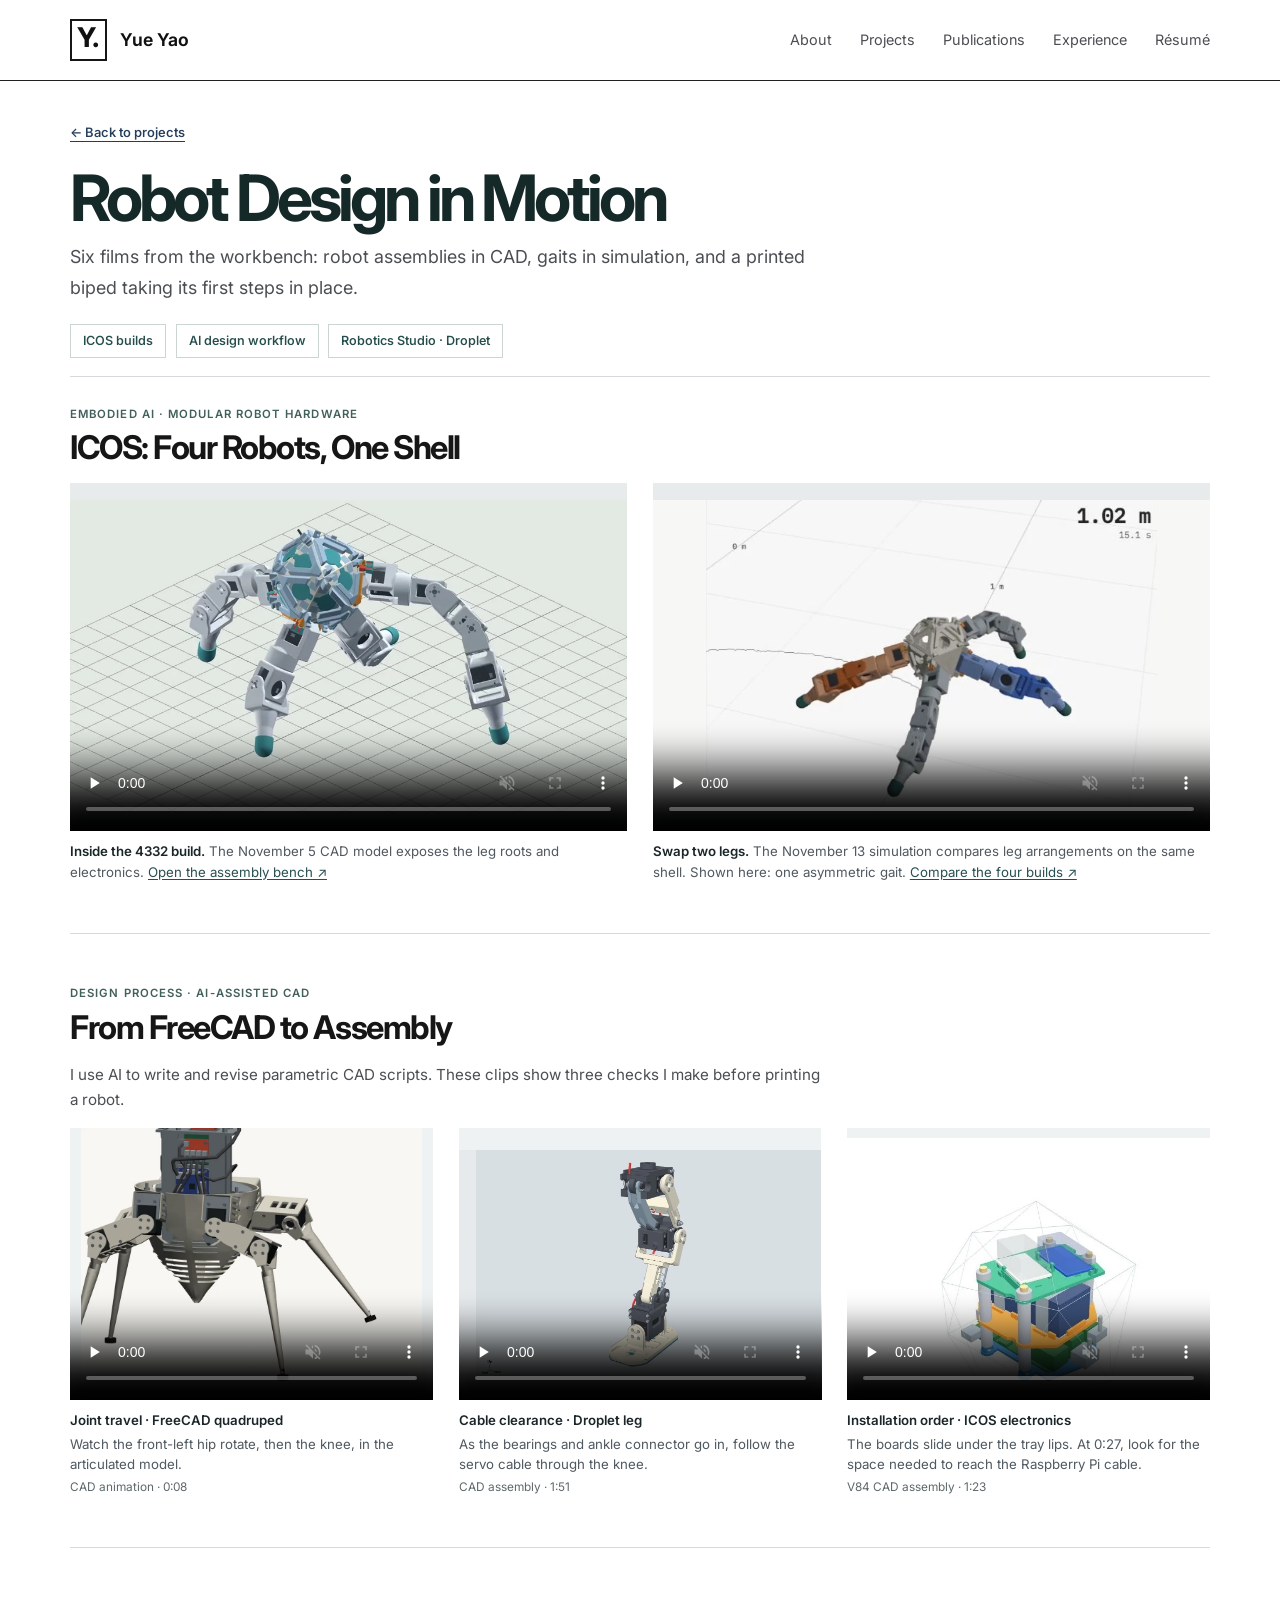
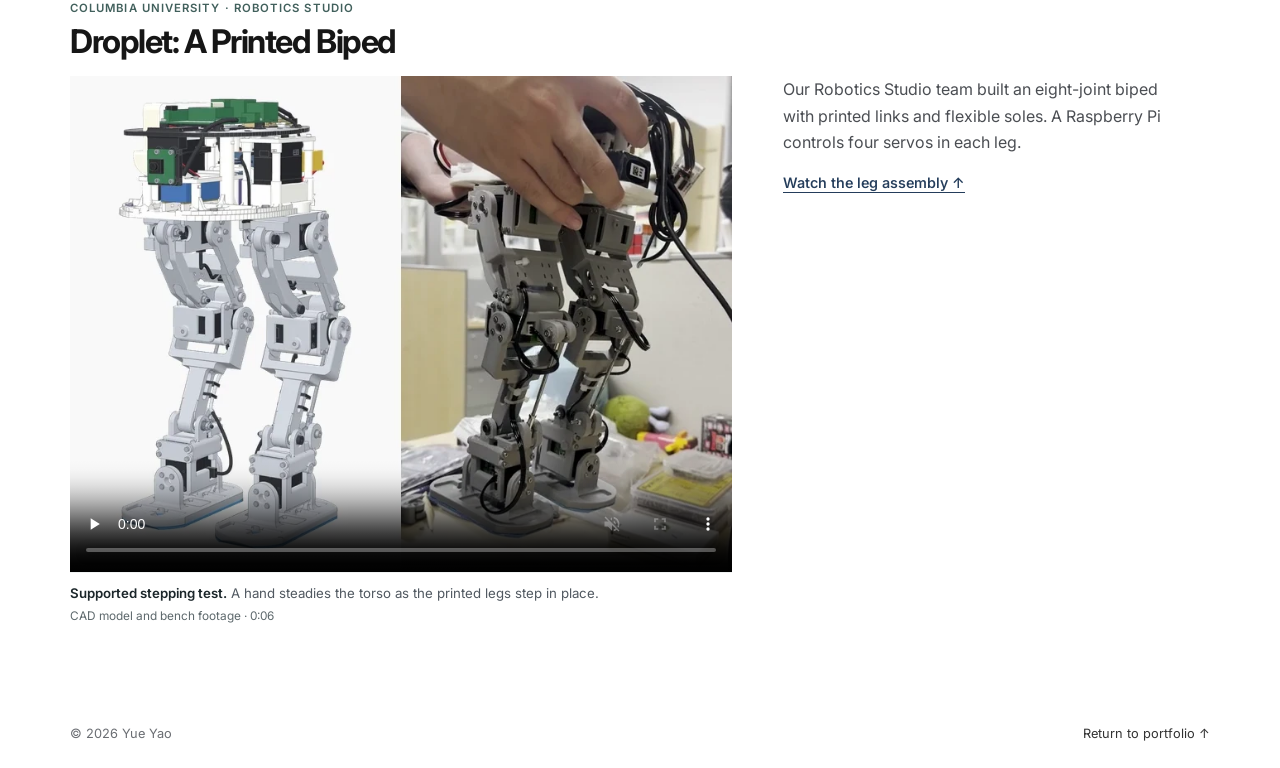
==== commit 0a71beee: "Group FreeCAD and assembly films into one design workflow" ====
--- a/robotics.html
+++ b/robotics.html
@@ -1,15 +1,15 @@
 <!doctype html>
 <html lang="en"><head><meta charset="utf-8"><meta name="viewport" content="width=device-width, initial-scale=1">
-<title>Robot Design in Motion | Yue Yao</title><meta name="author" content="Yue Yao"><meta name="description" content="Yue Yao’s robot design films: modular ICOS CAD builds, AI-assisted assembly workflows, a FreeCAD quadruped and a physical biped prototype.">
+<title>Robot Design in Motion | Yue Yao</title><meta name="author" content="Yue Yao"><meta name="description" content="Six robot design films by Yue Yao covering ICOS builds, an AI-assisted workflow in FreeCAD and the Droplet biped from Columbia University’s Robotics Studio.">
 <link rel="canonical" href="https://yy3462-create.github.io/robotics.html">
 <meta property="og:title" content="Robot Design in Motion | Yue Yao"><meta property="og:description" content="Watch the CAD assemblies, simulated gaits and physical bench tests."><meta property="og:type" content="website"><meta property="og:url" content="https://yy3462-create.github.io/robotics.html"><meta property="og:image" content="https://yy3462-create.github.io/assets/studio/icos-4332-cad.webp">
-<link rel="stylesheet" href="./styles.css?v=20260914-candidate"><link rel="stylesheet" href="./studio.css?v=20261113">
+<link rel="stylesheet" href="./styles.css?v=20260914-candidate"><link rel="stylesheet" href="./studio.css?v=20261113-workflow">
 <link rel="icon" type="image/svg+xml" href="data:image/svg+xml,%3Csvg xmlns='http://www.w3.org/2000/svg' viewBox='0 0 32 32'%3E%3Crect width='32' height='32' rx='7' fill='%23161616'/%3E%3Cpath d='M8 8L16 17L24 8M16 17V25' stroke='white' stroke-width='3' fill='none'/%3E%3C/svg%3E"></head><body><a class="skip-link" href="#main">Skip to content</a><header class="site-header"><div class="wrap header-inner"><a class="brand" href="./" aria-label="Yue Yao, home"><span class="brand-mark" aria-hidden="true">Y.</span><span>Yue Yao</span></a><nav aria-label="Main navigation"><a href="./#about">About</a><a href="./#work">Projects</a><a href="./#research">Publications</a><a href="./#experience">Experience</a><a href="./assets/yue-yao-resume.pdf?v=20261113" target="_blank" rel="noopener">Résumé</a></nav></div></header>
 
 <main id="main" class="wrap studio-page"><div class="studio-mast">
 <a class="text-link" href="./#robot-design">← Back to projects</a>
 <h1>Robot Design in Motion</h1><p>Six films from the workbench: robot assemblies in CAD, gaits in simulation, and a printed biped taking its first steps in place.</p>
-<nav aria-label="Films by project" class="studio-index"><a href="#icos-builds">ICOS builds</a><a href="#ai-cad-workflow">AI &amp; CAD workflow</a><a href="#ai-freecad">FreeCAD</a><a href="#droplet">Robotics Studio</a></nav></div>
+<nav aria-label="Films by project" class="studio-index"><a href="#icos-builds">ICOS builds</a><a href="#ai-cad-workflow">AI design workflow</a><a href="#droplet">Robotics Studio · Droplet</a></nav></div>
 <article id="icos-builds" class="studio-project" aria-labelledby="icos-builds-title">
   <p class="studio-kicker">Embodied AI · Modular Robot Hardware</p>
   <h2 id="icos-builds-title" class="studio-title">ICOS: Four Robots, One Shell</h2>
@@ -27,24 +27,36 @@
 </article>
 <article id="ai-cad-workflow" class="studio-project" aria-labelledby="workflow-title">
   <p class="studio-kicker">Design process · AI-assisted CAD</p>
-  <h2 id="workflow-title" class="studio-title">AI, CAD, and the Parts That Did Not Fit</h2>
-  <div class="studio-gallery studio-gallery-pair">
-    <figure><video controls muted playsinline preload="none" poster="./assets/studio/workflow-leg.webp" width="1026" height="880" aria-label="Droplet leg CAD assembly, from its upper bearing to its foot" aria-describedby="leg-caption"><source src="./assets/studio/workflow-leg.mp4" type="video/mp4"><a href="./assets/studio/workflow-leg.mp4">Open the leg assembly film</a></video><figcaption id="leg-caption"><strong>Droplet · Assembling a leg</strong> Bearings, servo cables and an ankle connector go in one at a time. Watch the cable clearance at the knee. <span>CAD animation · 1:51</span></figcaption></figure>
-    <figure><video controls muted playsinline preload="none" poster="./assets/studio/workflow-tray.webp" width="1026" height="776" aria-label="ICOS electronics tray assembly sequence" aria-describedby="tray-caption"><source src="./assets/studio/workflow-tray.mp4" type="video/mp4"><a href="./assets/studio/workflow-tray.mp4">Open the tray assembly film</a></video><figcaption id="tray-caption"><strong>ICOS · Packing the electronics</strong> The boards slide beneath the tray lips before the top layer closes. At 0:27, look for the space needed to reach the Raspberry Pi cable. <span>V84 CAD animation · 1:23</span></figcaption></figure>
+  <h2 id="workflow-title" class="studio-title">From FreeCAD to Assembly</h2>
+  <p class="studio-body">I use AI to write and revise parametric CAD scripts. These clips show three checks I make before printing a robot.</p>
+  <div class="studio-gallery workflow-gallery">
+    <figure id="ai-freecad">
+      <video controls playsinline muted preload="none" poster="./assets/studio/freecad-quadruped-joint-sweep.webp" width="1280" height="1024" aria-label="Kinematic animation of the quadruped model’s front-left hip and knee" aria-describedby="freecad-sweep-caption"><source src="./assets/studio/freecad-quadruped-joint-sweep.mp4" type="video/mp4"><a href="./assets/studio/freecad-quadruped-joint-sweep.mp4">Open the joint-sweep video</a></video>
+      <figcaption id="freecad-sweep-caption"><strong>Joint travel · FreeCAD quadruped</strong> Watch the front-left hip rotate, then the knee, in the articulated model. <span>CAD animation · 0:08</span></figcaption>
+    </figure>
+    <figure id="droplet-leg-assembly">
+      <video controls muted playsinline preload="none" poster="./assets/studio/workflow-leg.webp" width="1026" height="880" aria-label="Droplet leg CAD assembly, from its upper bearing to its foot" aria-describedby="leg-caption"><source src="./assets/studio/workflow-leg.mp4" type="video/mp4"><a href="./assets/studio/workflow-leg.mp4">Open the leg assembly film</a></video>
+      <figcaption id="leg-caption"><strong>Cable clearance · Droplet leg</strong> As the bearings and ankle connector go in, follow the servo cable through the knee. <span>CAD assembly · 1:51</span></figcaption>
+    </figure>
+    <figure>
+      <video controls muted playsinline preload="none" poster="./assets/studio/workflow-tray.webp" width="1026" height="776" aria-label="ICOS electronics tray assembly sequence" aria-describedby="tray-caption"><source src="./assets/studio/workflow-tray.mp4" type="video/mp4"><a href="./assets/studio/workflow-tray.mp4">Open the tray assembly film</a></video>
+      <figcaption id="tray-caption"><strong>Installation order · ICOS electronics</strong> The boards slide under the tray lips. At 0:27, look for the space needed to reach the Raspberry Pi cable. <span>V84 CAD assembly · 1:23</span></figcaption>
+    </figure>
   </div>
-  <p class="studio-body">I use AI to turn a design question into a change I can inspect in CAD. A part can fit in its final position and still be impossible to install. Playing the assembly in order lets me check the path of a screw, board or cable before testing the fit on a print.</p>
-</article>
-<div class="studio-paired"><article id="ai-freecad" class="studio-project" aria-labelledby="ai-freecad-title">
-  <p class="studio-kicker">AI-assisted design · FreeCAD</p>
-  <h2 id="ai-freecad-title" class="studio-title">An Articulated Quadruped in FreeCAD</h2>
-  <figure class="studio-lead-media"><video controls playsinline muted preload="none" poster="./assets/studio/freecad-quadruped-joint-sweep.webp" width="1280" height="1024" aria-label="Kinematic animation of the quadruped model’s front-left hip and knee" aria-describedby="freecad-sweep-caption"><source src="./assets/studio/freecad-quadruped-joint-sweep.mp4" type="video/mp4"><a href="./assets/studio/freecad-quadruped-joint-sweep.mp4">Open the joint-sweep video</a></video><figcaption id="freecad-sweep-caption"><strong>One leg, two joints.</strong> The front-left hip rotates first, then the knee. This eight-second CAD animation shows the model’s range of motion.</figcaption></figure>
-  <p>I used AI-assisted scripting to turn a parametric robot design into a FreeCAD assembly with four hips and four knees. Keeping each joint movable let me examine the leg through its range before committing to a print.</p>
 </article>
 <article id="droplet" class="studio-project" aria-labelledby="droplet-title">
   <p class="studio-kicker">Columbia University · Robotics Studio</p>
   <h2 id="droplet-title" class="studio-title">Droplet: A Printed Biped</h2>
-  <figure class="studio-lead-media"><video controls playsinline muted preload="none" poster="./assets/studio/droplet-bench-cad-poster.webp" width="800" height="600" aria-label="Droplet’s CAD model alongside a bench test of its printed legs" aria-describedby="droplet-test-caption"><source src="./assets/studio/droplet-bench-cad.mp4" type="video/mp4"><a href="./assets/studio/droplet-bench-cad.mp4">Open the bench-test video</a></video><figcaption id="droplet-test-caption"><strong>CAD model and physical prototype.</strong> In this six-second bench test, a hand steadies the torso while the two legs step in place.</figcaption></figure>
-  <p>For Columbia’s Robotics Studio, our team built an eight-joint biped with printed links and flexible soles. A Raspberry Pi drives the four servos in each leg.</p>
+  <div class="droplet-feature">
+    <figure>
+      <video controls playsinline muted preload="none" poster="./assets/studio/droplet-bench-cad-poster.webp" width="800" height="600" aria-label="Droplet’s CAD model alongside a bench test of its printed legs" aria-describedby="droplet-test-caption"><source src="./assets/studio/droplet-bench-cad.mp4" type="video/mp4"><a href="./assets/studio/droplet-bench-cad.mp4">Open the bench-test video</a></video>
+      <figcaption id="droplet-test-caption"><strong>Supported stepping test.</strong> A hand steadies the torso as the printed legs step in place. <span>CAD model and bench footage · 0:06</span></figcaption>
+    </figure>
+    <div>
+      <p>Our Robotics Studio team built an eight-joint biped with printed links and flexible soles. A Raspberry Pi controls four servos in each leg.</p>
+      <a class="text-link" href="#droplet-leg-assembly">Watch the leg assembly ↑</a>
+    </div>
+  </div>
 </article>
-</div></main>
+</main>
 <footer class="site-footer wrap"><span>© 2026 Yue Yao</span><a href="./#work">Return to portfolio ↑</a></footer></body></html>
--- a/studio.css
+++ b/studio.css
@@ -14,13 +14,17 @@
 .studio-mast h1{margin:1.2rem 0 .6rem;color:#162929;font-size:clamp(2.3rem,5vw,4.1rem);line-height:1.05;letter-spacing:-.063em}
 .studio-mast>p{max-width:68ch;font-size:clamp(.95rem,1.65vw,1.12rem);margin-bottom:1.25rem}
 .studio-index{display:flex;flex-wrap:wrap;gap:.45rem .6rem}.studio-index a{display:inline-block;border:1px solid #cbd6d3;padding:5px 12px;font-size:.79rem;font-weight:550;color:#254d4b}.studio-index a:hover{background:#ebf2ef}
-.studio-paired{display:grid;grid-template-columns:repeat(2,minmax(0,1fr));column-gap:clamp(18px,3vw,45px)}
-.studio-paired video{aspect-ratio:4/3}.studio-paired .studio-title{font-size:clamp(1.4rem,2.3vw,1.85rem)}
+.workflow-gallery video{aspect-ratio:4/3}
+.workflow-gallery figcaption strong{display:block;margin-bottom:.2rem}
+.droplet-feature{display:grid;grid-template-columns:minmax(0,1.55fr) minmax(0,1fr);gap:clamp(20px,4vw,60px);align-items:start}
+.droplet-feature p{max-width:38ch;font-size:1rem;line-height:1.65;margin-bottom:.8rem}
+.droplet-feature video{aspect-ratio:4/3}
+@media(max-width:820px){.workflow-gallery,.droplet-feature{grid-template-columns:1fr}.workflow-gallery{gap:24px}}
 .studio-feature{display:grid;grid-template-columns:minmax(0,1.48fr) minmax(0,1fr);background:#edf2f0;border:1px solid #c9d4cd;align-items:center;margin-top:24px}
 .studio-feature figure{min-width:0}.studio-feature video{aspect-ratio:16/9}.studio-feature figcaption{padding:0 15px;margin:.55rem 0 .7rem;font-size:.76rem}
 .studio-feature>div{padding:clamp(18px,2.8vw,32px)}.studio-feature h3{font-size:clamp(1.45rem,2.6vw,2.15rem);margin:.45rem 0 .7rem;line-height:1.15;letter-spacing:-.048em}.studio-feature p:not(.studio-kicker){font-size:.95rem;line-height:1.65;margin:.4rem 0 1rem}
 #character-studies{margin-top:30px;padding-bottom:0}.studio-gallery figure:has(img) figcaption strong{display:block}.studio-page{padding-bottom:25px}
-@media(max-width:760px){.studio-paired,.studio-feature{grid-template-columns:1fr}.studio-feature>div{padding:18px 20px 22px}.studio-gallery-pair{gap:16px}.studio-mast{padding-top:30px}.studio-mast h1{margin-top:.9rem}}
+@media(max-width:760px){.studio-feature{grid-template-columns:1fr}.studio-feature>div{padding:18px 20px 22px}.studio-gallery-pair{gap:16px}.studio-mast{padding-top:30px}.studio-mast h1{margin-top:.9rem}}
 @media(max-width:640px){.studio-gallery,.studio-gallery-pair{grid-template-columns:1fr;gap:22px}.studio-project{padding:30px 0}.studio-feature figcaption{padding-inline:12px}.studio-project>p:not(.studio-kicker){font-size:.92rem}}
 
 .studio-mast+.studio-project{padding-top:clamp(20px,2.3vw,32px)}
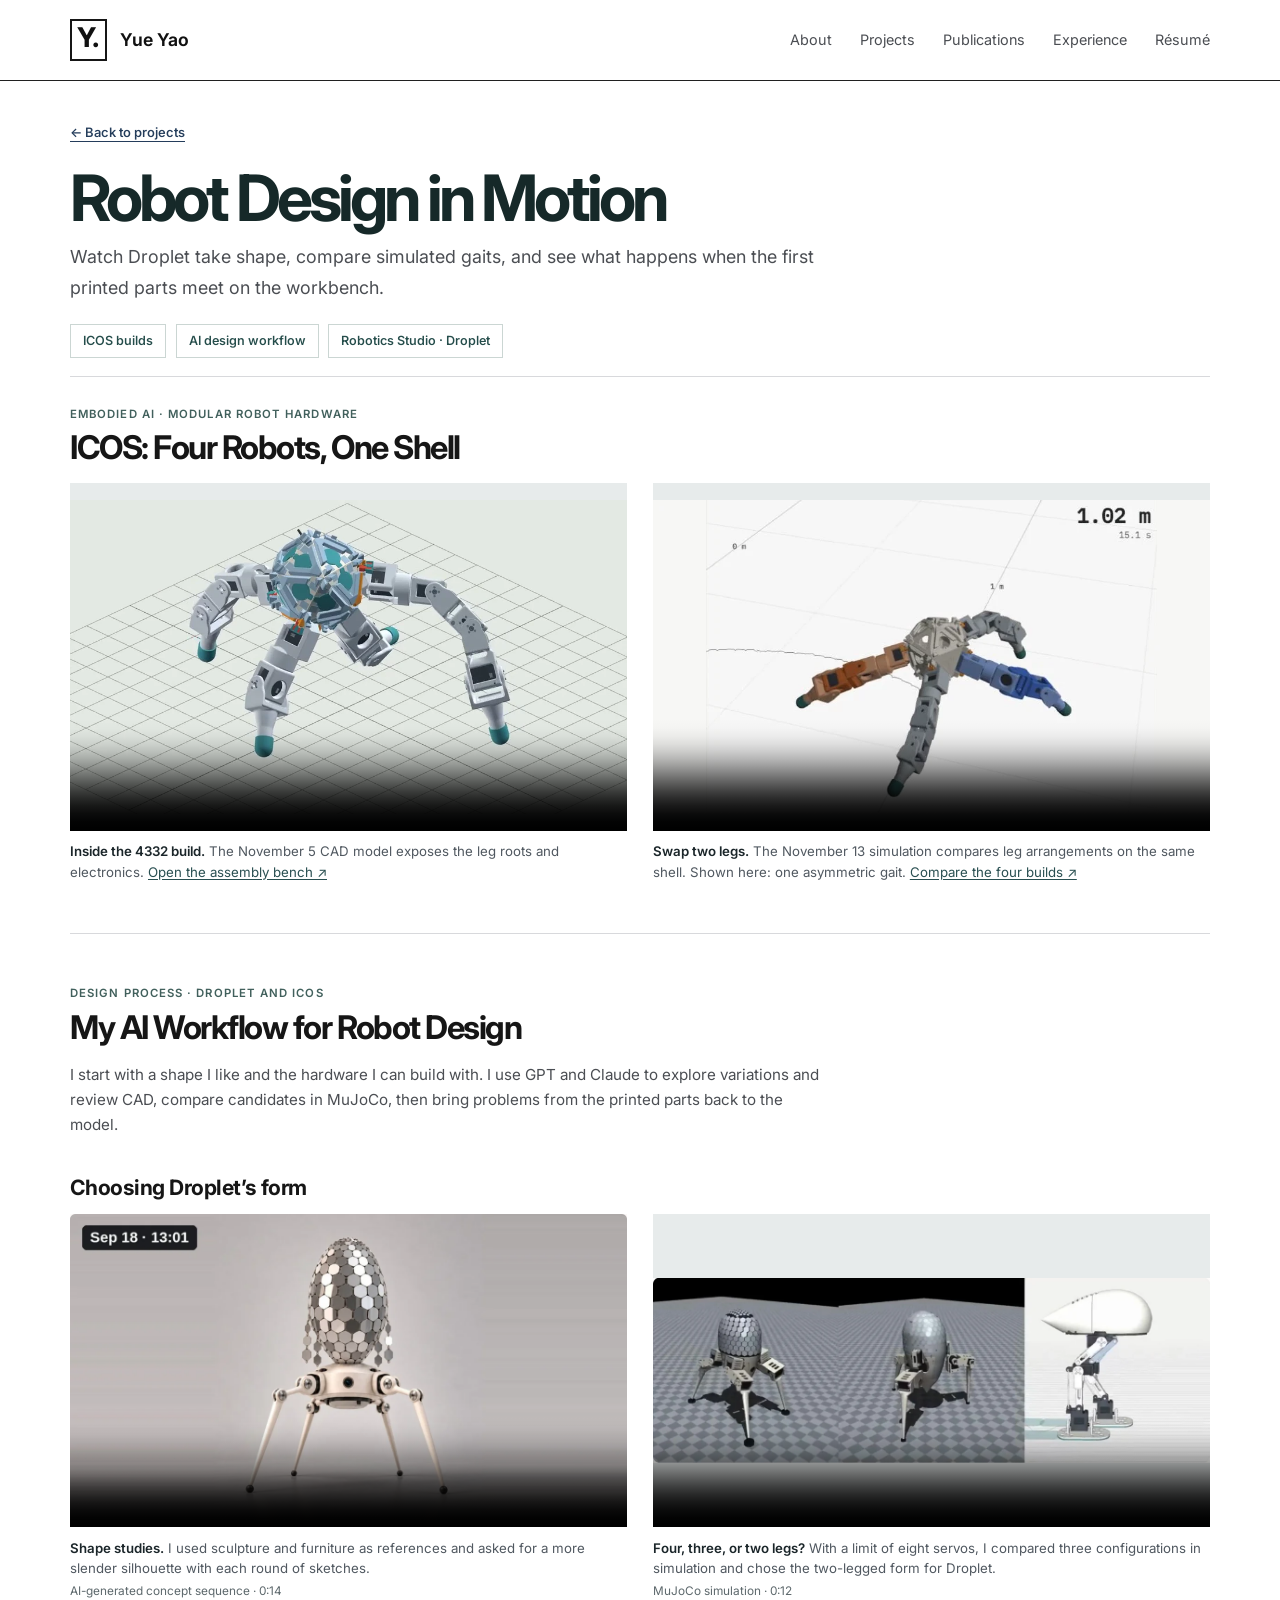
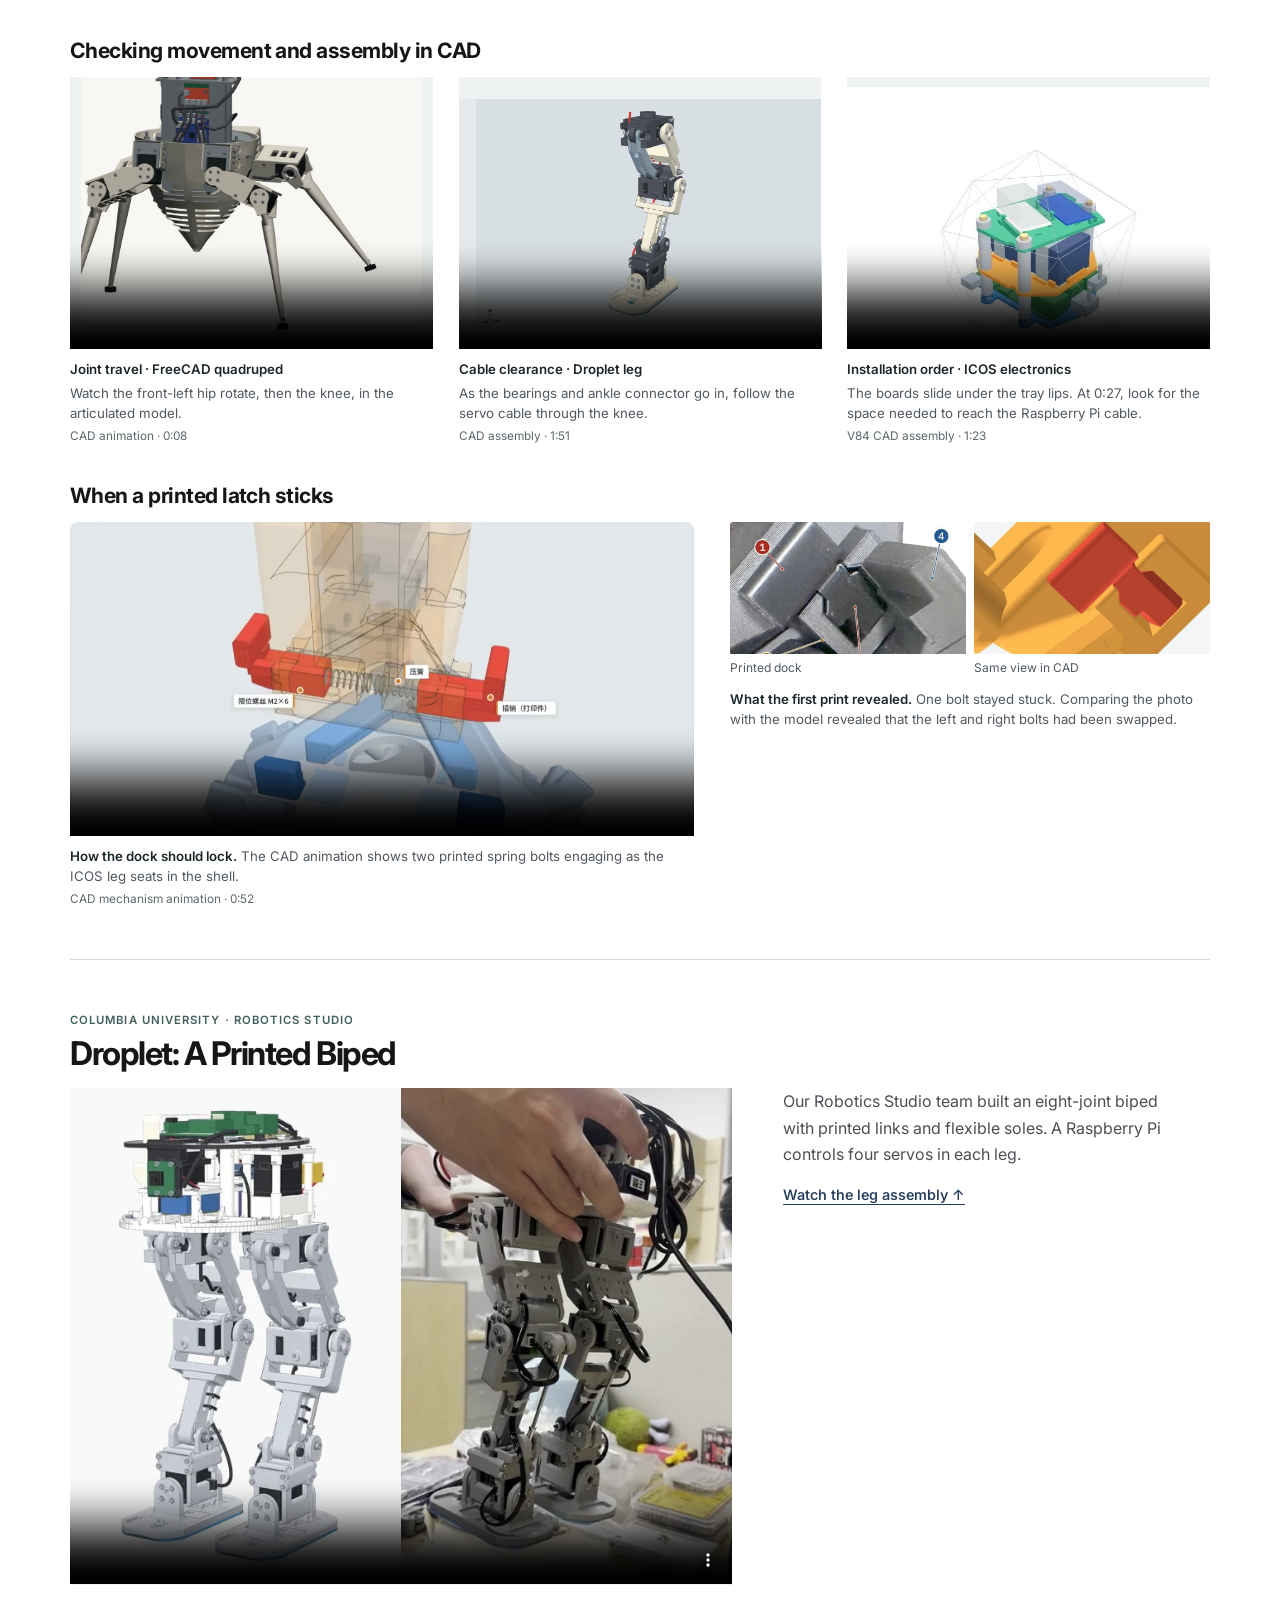
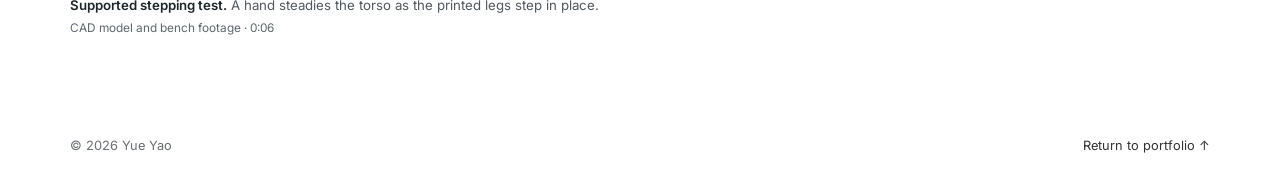
==== commit 1747cf80: "Show how robot concepts, simulation and printed parts informed the design" ====
--- a/robotics.html
+++ b/robotics.html
@@ -1,14 +1,14 @@
 <!doctype html>
 <html lang="en"><head><meta charset="utf-8"><meta name="viewport" content="width=device-width, initial-scale=1">
-<title>Robot Design in Motion | Yue Yao</title><meta name="author" content="Yue Yao"><meta name="description" content="Six robot design films by Yue Yao covering ICOS builds, an AI-assisted workflow in FreeCAD and the Droplet biped from Columbia University’s Robotics Studio.">
+<title>Robot Design in Motion | Yue Yao</title><meta name="author" content="Yue Yao"><meta name="description" content="Yue Yao’s robot design films show how she uses AI to explore robot shapes, compare gaits in MuJoCo, and revise CAD after testing printed parts.">
 <link rel="canonical" href="https://yy3462-create.github.io/robotics.html">
 <meta property="og:title" content="Robot Design in Motion | Yue Yao"><meta property="og:description" content="Watch the CAD assemblies, simulated gaits and physical bench tests."><meta property="og:type" content="website"><meta property="og:url" content="https://yy3462-create.github.io/robotics.html"><meta property="og:image" content="https://yy3462-create.github.io/assets/studio/icos-4332-cad.webp">
-<link rel="stylesheet" href="./styles.css?v=20260914-candidate"><link rel="stylesheet" href="./studio.css?v=20261113-workflow">
+<link rel="stylesheet" href="./styles.css?v=20260914-candidate"><link rel="stylesheet" href="./studio.css?v=20261114-robot-design">
 <link rel="icon" type="image/svg+xml" href="data:image/svg+xml,%3Csvg xmlns='http://www.w3.org/2000/svg' viewBox='0 0 32 32'%3E%3Crect width='32' height='32' rx='7' fill='%23161616'/%3E%3Cpath d='M8 8L16 17L24 8M16 17V25' stroke='white' stroke-width='3' fill='none'/%3E%3C/svg%3E"></head><body><a class="skip-link" href="#main">Skip to content</a><header class="site-header"><div class="wrap header-inner"><a class="brand" href="./" aria-label="Yue Yao, home"><span class="brand-mark" aria-hidden="true">Y.</span><span>Yue Yao</span></a><nav aria-label="Main navigation"><a href="./#about">About</a><a href="./#work">Projects</a><a href="./#research">Publications</a><a href="./#experience">Experience</a><a href="./assets/yue-yao-resume.pdf?v=20261113" target="_blank" rel="noopener">Résumé</a></nav></div></header>
 
 <main id="main" class="wrap studio-page"><div class="studio-mast">
 <a class="text-link" href="./#robot-design">← Back to projects</a>
-<h1>Robot Design in Motion</h1><p>Six films from the workbench: robot assemblies in CAD, gaits in simulation, and a printed biped taking its first steps in place.</p>
+<h1>Robot Design in Motion</h1><p>Watch Droplet take shape, compare simulated gaits, and see what happens when the first printed parts meet on the workbench.</p>
 <nav aria-label="Films by project" class="studio-index"><a href="#icos-builds">ICOS builds</a><a href="#ai-cad-workflow">AI design workflow</a><a href="#droplet">Robotics Studio · Droplet</a></nav></div>
 <article id="icos-builds" class="studio-project" aria-labelledby="icos-builds-title">
   <p class="studio-kicker">Embodied AI · Modular Robot Hardware</p>
@@ -26,9 +26,21 @@
   </div>
 </article>
 <article id="ai-cad-workflow" class="studio-project" aria-labelledby="workflow-title">
-  <p class="studio-kicker">Design process · AI-assisted CAD</p>
-  <h2 id="workflow-title" class="studio-title">From FreeCAD to Assembly</h2>
-  <p class="studio-body">I use AI to write and revise parametric CAD scripts. These clips show three checks I make before printing a robot.</p>
+  <p class="studio-kicker">Design process · Droplet and ICOS</p>
+  <h2 id="workflow-title" class="studio-title">My AI Workflow for Robot Design</h2>
+  <p class="studio-body">I start with a shape I like and the hardware I can build with. I use GPT and Claude to explore variations and review CAD, compare candidates in MuJoCo, then bring problems from the printed parts back to the model.</p>
+  <h3 class="workflow-subhead">Choosing Droplet’s form</h3>
+  <div class="studio-gallery studio-gallery-pair workflow-origins">
+    <figure>
+      <video controls muted playsinline preload="none" poster="./assets/studio/droplet-concept-iterations.webp" width="1280" height="718" aria-describedby="droplet-concept-caption" aria-label="AI-generated robot concepts developed for Droplet"><source src="./assets/studio/droplet-concept-iterations.mp4" type="video/mp4"><a href="./assets/studio/droplet-concept-iterations.mp4">Watch the concept iterations</a></video>
+      <figcaption id="droplet-concept-caption"><strong>Shape studies.</strong> I used sculpture and furniture as references and asked for a more slender silhouette with each round of sketches. <span>AI-generated concept sequence · 0:14</span></figcaption>
+    </figure>
+    <figure>
+      <video controls muted playsinline preload="none" poster="./assets/studio/droplet-leg-count-simulation.webp" width="1276" height="424" aria-describedby="droplet-compare-caption" aria-label="Four-, three- and two-legged robot designs compared in MuJoCo"><source src="./assets/studio/droplet-leg-count-simulation.mp4" type="video/mp4"><a href="./assets/studio/droplet-leg-count-simulation.mp4">Watch the leg configurations</a></video>
+      <figcaption id="droplet-compare-caption"><strong>Four, three, or two legs?</strong> With a limit of eight servos, I compared three configurations in simulation and chose the two-legged form for Droplet. <span>MuJoCo simulation · 0:12</span></figcaption>
+    </figure>
+  </div>
+  <h3 class="workflow-subhead">Checking movement and assembly in CAD</h3>
   <div class="studio-gallery workflow-gallery">
     <figure id="ai-freecad">
       <video controls playsinline muted preload="none" poster="./assets/studio/freecad-quadruped-joint-sweep.webp" width="1280" height="1024" aria-label="Kinematic animation of the quadruped model’s front-left hip and knee" aria-describedby="freecad-sweep-caption"><source src="./assets/studio/freecad-quadruped-joint-sweep.mp4" type="video/mp4"><a href="./assets/studio/freecad-quadruped-joint-sweep.mp4">Open the joint-sweep video</a></video>
@@ -41,6 +53,20 @@
     <figure>
       <video controls muted playsinline preload="none" poster="./assets/studio/workflow-tray.webp" width="1026" height="776" aria-label="ICOS electronics tray assembly sequence" aria-describedby="tray-caption"><source src="./assets/studio/workflow-tray.mp4" type="video/mp4"><a href="./assets/studio/workflow-tray.mp4">Open the tray assembly film</a></video>
       <figcaption id="tray-caption"><strong>Installation order · ICOS electronics</strong> The boards slide under the tray lips. At 0:27, look for the space needed to reach the Raspberry Pi cable. <span>V84 CAD assembly · 1:23</span></figcaption>
+    </figure>
+  </div>
+  <h3 class="workflow-subhead">When a printed latch sticks</h3>
+  <div class="workflow-dock">
+    <figure>
+      <video controls muted playsinline preload="none" poster="./assets/studio/icos-spring-bolt-dock.webp" width="1280" height="642" aria-describedby="dock-caption" aria-label="CAD animation of an ICOS leg docking with two printed spring bolts"><source src="./assets/studio/icos-spring-bolt-dock.mp4" type="video/mp4"><a href="./assets/studio/icos-spring-bolt-dock.mp4">Watch the ICOS locking mechanism</a></video>
+      <figcaption id="dock-caption"><strong>How the dock should lock.</strong> The CAD animation shows two printed spring bolts engaging as the ICOS leg seats in the shell. <span>CAD mechanism animation · 0:52</span></figcaption>
+    </figure>
+    <figure>
+      <div class="dock-views">
+        <div><img src="./assets/studio/icos-dock-print.webp" width="824" height="460" loading="lazy" alt="Close-up photograph of the gray printed ICOS dock with the bolt stuck in its slot"><span>Printed dock</span></div>
+        <div><img src="./assets/studio/icos-dock-cad.webp" width="824" height="463" loading="lazy" alt="CAD close-up of the same slot with the bolt highlighted in red"><span>Same view in CAD</span></div>
+      </div>
+      <figcaption><strong>What the first print revealed.</strong> One bolt stayed stuck. Comparing the photo with the model revealed that the left and right bolts had been swapped.</figcaption>
     </figure>
   </div>
 </article>
--- a/studio.css
+++ b/studio.css
@@ -28,3 +28,12 @@
 @media(max-width:640px){.studio-gallery,.studio-gallery-pair{grid-template-columns:1fr;gap:22px}.studio-project{padding:30px 0}.studio-feature figcaption{padding-inline:12px}.studio-project>p:not(.studio-kicker){font-size:.92rem}}
 
 .studio-mast+.studio-project{padding-top:clamp(20px,2.3vw,32px)}
+
+.workflow-subhead{margin:clamp(28px,3vw,40px) 0 12px;font-size:clamp(1.08rem,1.65vw,1.35rem);letter-spacing:-.025em}
+.workflow-subhead + .studio-gallery{margin-top:0}
+.workflow-origins video{aspect-ratio:16/9}
+.workflow-dock{display:grid;grid-template-columns:minmax(0,1.3fr) minmax(0,1fr);gap:clamp(20px,3vw,36px)}
+.dock-views{display:grid;grid-template-columns:repeat(2,minmax(0,1fr));gap:8px}
+.dock-views img{display:block;width:100%;height:auto}
+.dock-views span{display:block;margin-top:3px;font-size:.75rem;color:#505860}
+@media(max-width:760px){.workflow-dock,.workflow-origins{grid-template-columns:1fr}.workflow-dock{gap:22px}.workflow-origins video{aspect-ratio:auto}}
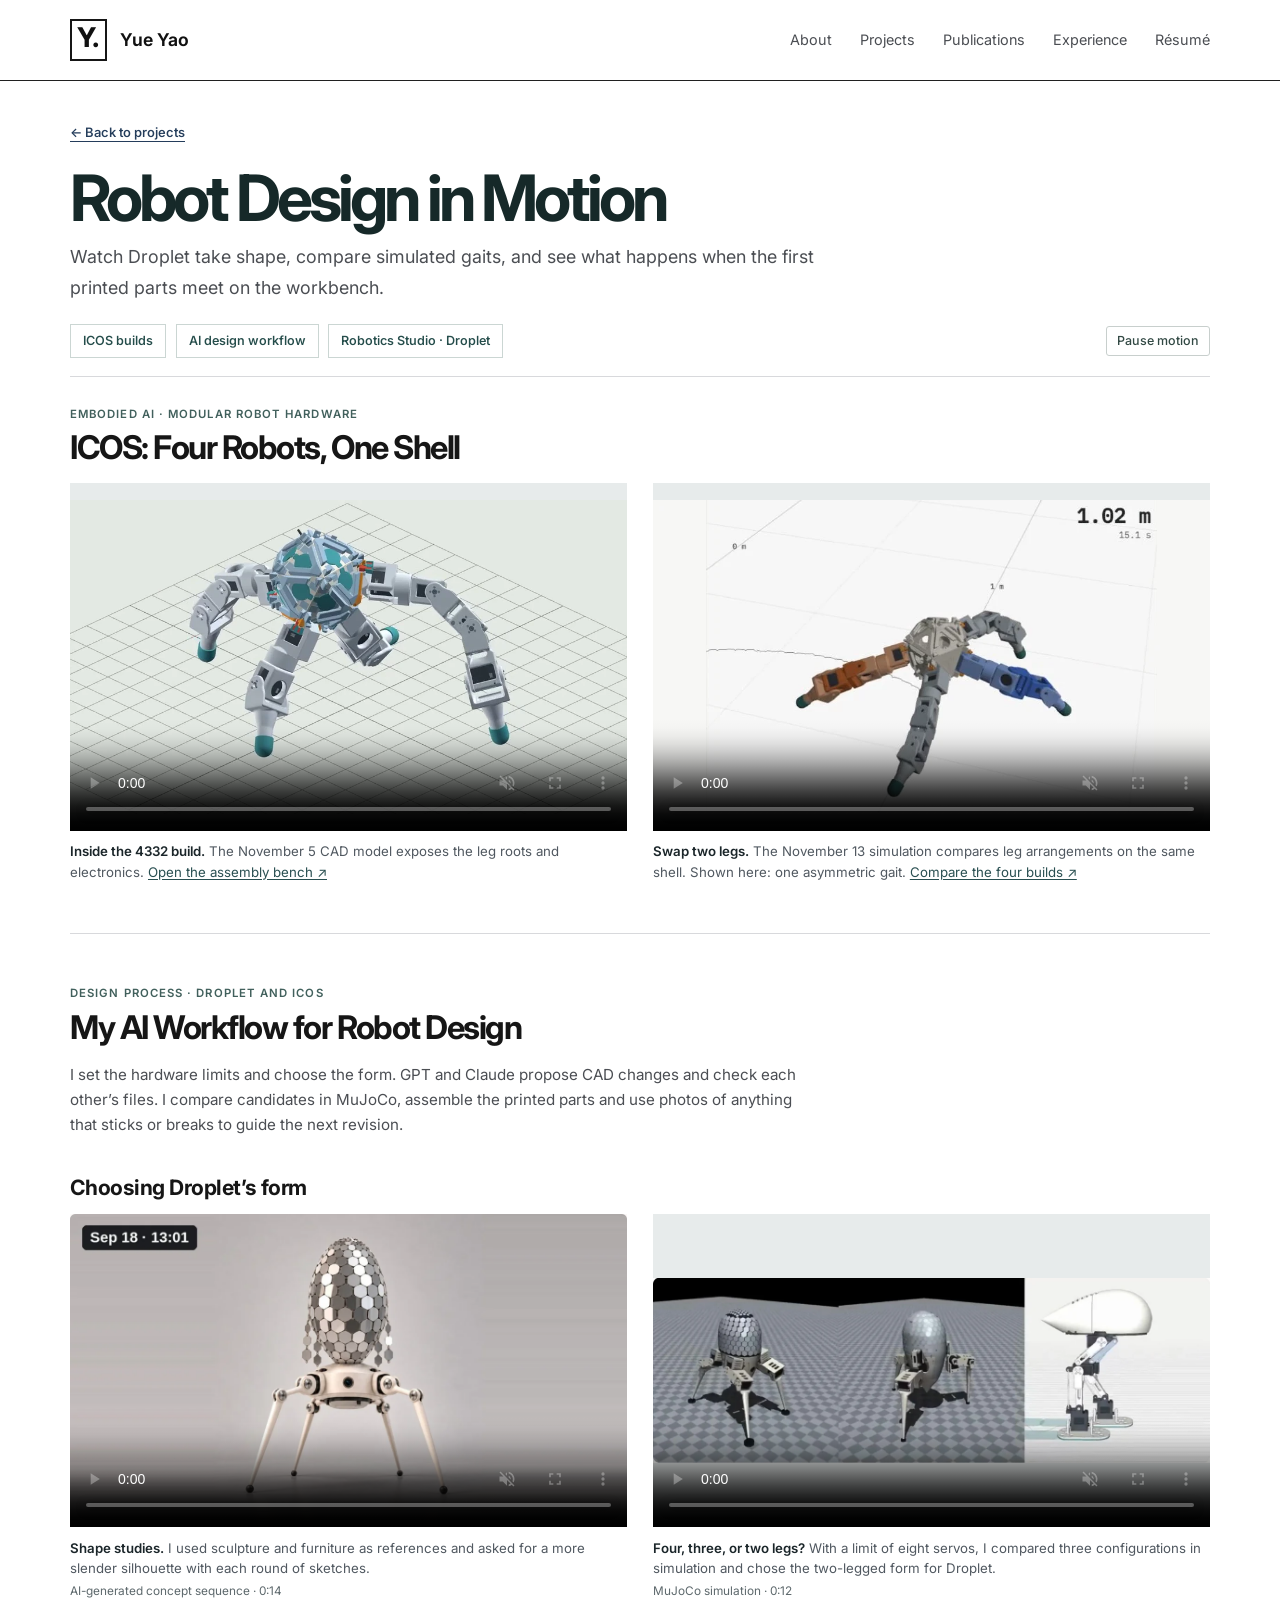
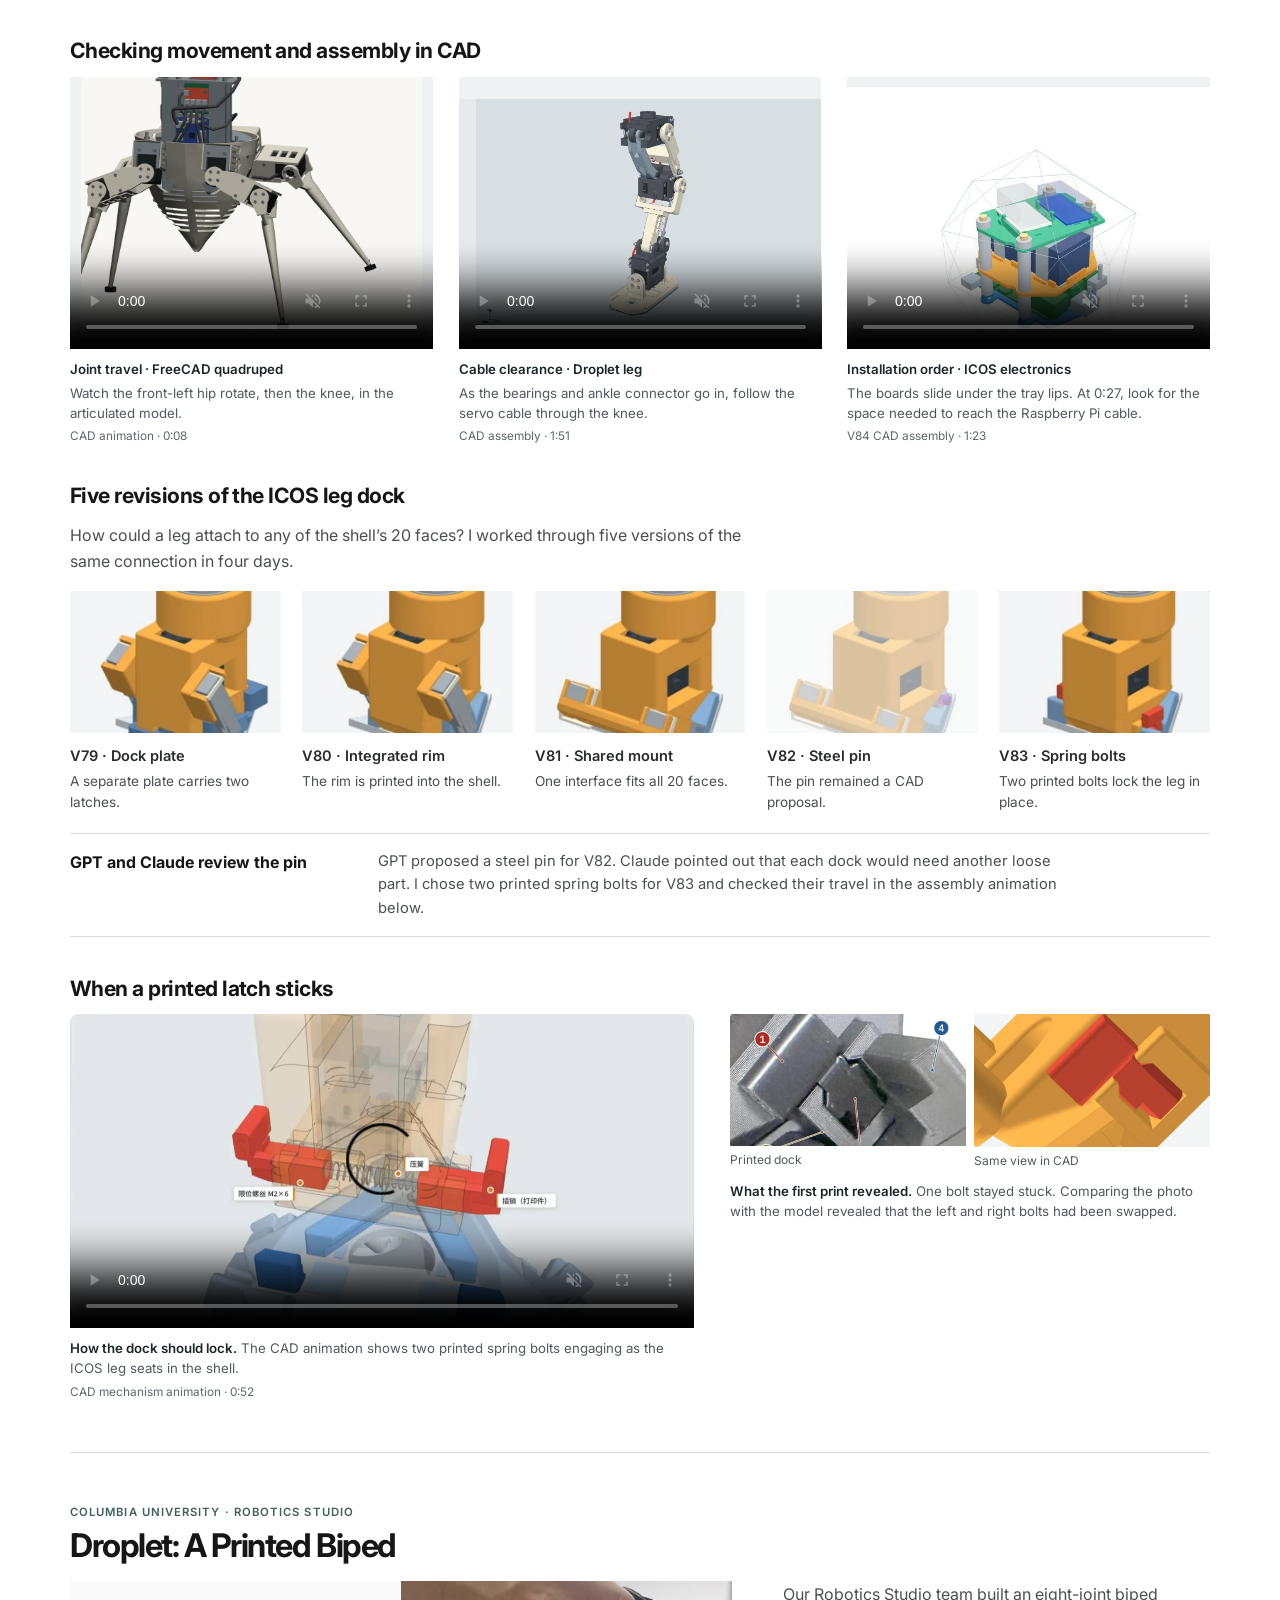
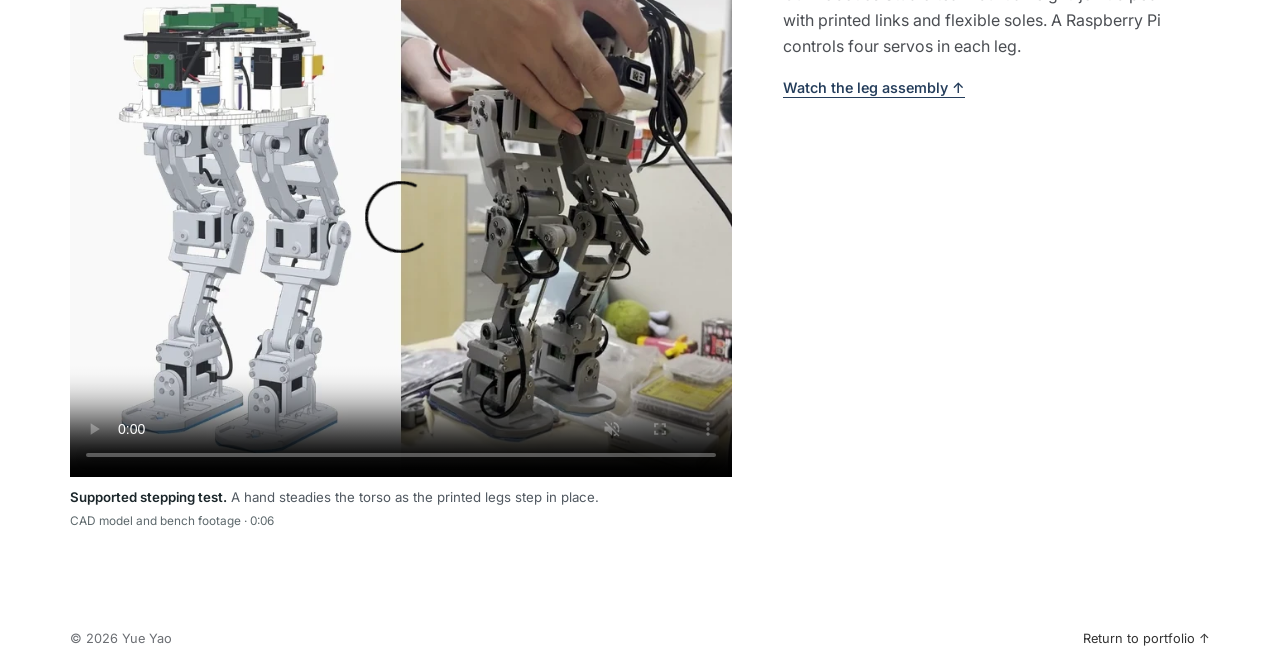
==== commit 124c1b76: "Bring robot previews to life and organize research, fabrication and kinetic characters" ====
--- a/robotics.html
+++ b/robotics.html
@@ -1,26 +1,28 @@
 <!doctype html>
 <html lang="en"><head><meta charset="utf-8"><meta name="viewport" content="width=device-width, initial-scale=1">
 <title>Robot Design in Motion | Yue Yao</title><meta name="author" content="Yue Yao"><meta name="description" content="Yue Yao’s robot design films show how she uses AI to explore robot shapes, compare gaits in MuJoCo, and revise CAD after testing printed parts.">
+<link rel="stylesheet" href="./workflow-revisions.css?v=20261114">
 <link rel="canonical" href="https://yy3462-create.github.io/robotics.html">
 <meta property="og:title" content="Robot Design in Motion | Yue Yao"><meta property="og:description" content="Watch the CAD assemblies, simulated gaits and physical bench tests."><meta property="og:type" content="website"><meta property="og:url" content="https://yy3462-create.github.io/robotics.html"><meta property="og:image" content="https://yy3462-create.github.io/assets/studio/icos-4332-cad.webp">
-<link rel="stylesheet" href="./styles.css?v=20260914-candidate"><link rel="stylesheet" href="./studio.css?v=20261114-robot-design">
-<link rel="icon" type="image/svg+xml" href="data:image/svg+xml,%3Csvg xmlns='http://www.w3.org/2000/svg' viewBox='0 0 32 32'%3E%3Crect width='32' height='32' rx='7' fill='%23161616'/%3E%3Cpath d='M8 8L16 17L24 8M16 17V25' stroke='white' stroke-width='3' fill='none'/%3E%3C/svg%3E"></head><body><a class="skip-link" href="#main">Skip to content</a><header class="site-header"><div class="wrap header-inner"><a class="brand" href="./" aria-label="Yue Yao, home"><span class="brand-mark" aria-hidden="true">Y.</span><span>Yue Yao</span></a><nav aria-label="Main navigation"><a href="./#about">About</a><a href="./#work">Projects</a><a href="./#research">Publications</a><a href="./#experience">Experience</a><a href="./assets/yue-yao-resume.pdf?v=20261113" target="_blank" rel="noopener">Résumé</a></nav></div></header>
+<link rel="stylesheet" href="./styles.css?v=20260914-candidate"><link rel="stylesheet" href="./studio.css?v=20261114-kinetic">
+<link rel="icon" type="image/svg+xml" href="data:image/svg+xml,%3Csvg xmlns='http://www.w3.org/2000/svg' viewBox='0 0 32 32'%3E%3Crect width='32' height='32' rx='7' fill='%23161616'/%3E%3Cpath d='M8 8L16 17L24 8M16 17V25' stroke='white' stroke-width='3' fill='none'/%3E%3C/svg%3E"><script src="./motion.js?v=20261114" defer></script>
+</head><body><a class="skip-link" href="#main">Skip to content</a><header class="site-header"><div class="wrap header-inner"><a class="brand" href="./" aria-label="Yue Yao, home"><span class="brand-mark" aria-hidden="true">Y.</span><span>Yue Yao</span></a><nav aria-label="Main navigation"><a href="./#about">About</a><a href="./#work">Projects</a><a href="./#research">Publications</a><a href="./#experience">Experience</a><a href="./assets/yue-yao-resume.pdf?v=20261113" target="_blank" rel="noopener">Résumé</a></nav></div></header>
 
 <main id="main" class="wrap studio-page"><div class="studio-mast">
 <a class="text-link" href="./#robot-design">← Back to projects</a>
 <h1>Robot Design in Motion</h1><p>Watch Droplet take shape, compare simulated gaits, and see what happens when the first printed parts meet on the workbench.</p>
-<nav aria-label="Films by project" class="studio-index"><a href="#icos-builds">ICOS builds</a><a href="#ai-cad-workflow">AI design workflow</a><a href="#droplet">Robotics Studio · Droplet</a></nav></div>
+<div class="studio-controls"><nav aria-label="Films by project" class="studio-index"><a href="#icos-builds">ICOS builds</a><a href="#ai-cad-workflow">AI design workflow</a><a href="#droplet">Robotics Studio · Droplet</a></nav><button type="button" class="motion-toggle" data-motion-toggle hidden>Pause motion</button></div></div>
 <article id="icos-builds" class="studio-project" aria-labelledby="icos-builds-title">
   <p class="studio-kicker">Embodied AI · Modular Robot Hardware</p>
   <h2 id="icos-builds-title" class="studio-title">ICOS: Four Robots, One Shell</h2>
 
   <div class="studio-gallery studio-gallery-pair">
     <figure>
-      <video controls muted playsinline preload="none" poster="./assets/studio/icos-4332-cad.webp" width="960" height="540" aria-label="ICOS 4332 robot CAD assembly bench, silent preview" aria-describedby="icos-4332-caption"><source src="./assets/studio/icos-4332-cad.mp4" type="video/mp4"><a href="./assets/studio/icos-4332-cad.mp4">Watch the CAD preview</a></video>
+      <video loop controls muted playsinline preload="none" poster="./assets/studio/icos-4332-cad.webp" width="960" height="540" aria-label="ICOS 4332 robot CAD assembly bench, silent preview" aria-describedby="icos-4332-caption"><source src="./assets/studio/icos-4332-cad.mp4" type="video/mp4"><a href="./assets/studio/icos-4332-cad.mp4">Watch the CAD preview</a></video>
       <figcaption id="icos-4332-caption"><strong>Inside the 4332 build.</strong> The November 5 CAD model exposes the leg roots and electronics. <a href="https://yy3462-create.github.io/icos-weekly-update/assembly-v88/" target="_blank" rel="noopener noreferrer">Open the assembly bench ↗</a></figcaption>
     </figure>
     <figure>
-      <video controls muted playsinline preload="none" poster="./assets/studio/icos-shared-shell-simulation.webp" width="800" height="450" aria-label="Asymmetric ICOS robot walking in simulation, silent excerpt" aria-describedby="icos-shared-caption"><source src="./assets/studio/icos-shared-shell-simulation.mp4" type="video/mp4"><a href="./assets/studio/icos-shared-shell-simulation.mp4">Watch the simulation excerpt</a></video>
+      <video loop controls muted playsinline preload="none" poster="./assets/studio/icos-shared-shell-simulation.webp" width="800" height="450" aria-label="Asymmetric ICOS robot walking in simulation, silent excerpt" aria-describedby="icos-shared-caption"><source src="./assets/studio/icos-shared-shell-simulation.mp4" type="video/mp4"><a href="./assets/studio/icos-shared-shell-simulation.mp4">Watch the simulation excerpt</a></video>
       <figcaption id="icos-shared-caption"><strong>Swap two legs.</strong> The November 13 simulation compares leg arrangements on the same shell. Shown here: one asymmetric gait. <a href="https://yy3462-create.github.io/icos-weekly-update/four-robots/#robot3" target="_blank" rel="noopener noreferrer">Compare the four builds ↗</a></figcaption>
     </figure>
   </div>
@@ -28,37 +30,72 @@
 <article id="ai-cad-workflow" class="studio-project" aria-labelledby="workflow-title">
   <p class="studio-kicker">Design process · Droplet and ICOS</p>
   <h2 id="workflow-title" class="studio-title">My AI Workflow for Robot Design</h2>
-  <p class="studio-body">I start with a shape I like and the hardware I can build with. I use GPT and Claude to explore variations and review CAD, compare candidates in MuJoCo, then bring problems from the printed parts back to the model.</p>
+  <p class="studio-body">I set the hardware limits and choose the form. GPT and Claude propose CAD changes and check each other’s files. I compare candidates in MuJoCo, assemble the printed parts and use photos of anything that sticks or breaks to guide the next revision.</p>
   <h3 class="workflow-subhead">Choosing Droplet’s form</h3>
   <div class="studio-gallery studio-gallery-pair workflow-origins">
     <figure>
-      <video controls muted playsinline preload="none" poster="./assets/studio/droplet-concept-iterations.webp" width="1280" height="718" aria-describedby="droplet-concept-caption" aria-label="AI-generated robot concepts developed for Droplet"><source src="./assets/studio/droplet-concept-iterations.mp4" type="video/mp4"><a href="./assets/studio/droplet-concept-iterations.mp4">Watch the concept iterations</a></video>
+      <video loop controls muted playsinline preload="none" poster="./assets/studio/droplet-concept-iterations.webp" width="1280" height="718" aria-describedby="droplet-concept-caption" aria-label="AI-generated robot concepts developed for Droplet"><source src="./assets/studio/droplet-concept-iterations.mp4" type="video/mp4"><a href="./assets/studio/droplet-concept-iterations.mp4">Watch the concept iterations</a></video>
       <figcaption id="droplet-concept-caption"><strong>Shape studies.</strong> I used sculpture and furniture as references and asked for a more slender silhouette with each round of sketches. <span>AI-generated concept sequence · 0:14</span></figcaption>
     </figure>
     <figure>
-      <video controls muted playsinline preload="none" poster="./assets/studio/droplet-leg-count-simulation.webp" width="1276" height="424" aria-describedby="droplet-compare-caption" aria-label="Four-, three- and two-legged robot designs compared in MuJoCo"><source src="./assets/studio/droplet-leg-count-simulation.mp4" type="video/mp4"><a href="./assets/studio/droplet-leg-count-simulation.mp4">Watch the leg configurations</a></video>
+      <video loop controls muted playsinline preload="none" poster="./assets/studio/droplet-leg-count-simulation.webp" width="1276" height="424" aria-describedby="droplet-compare-caption" aria-label="Four-, three- and two-legged robot designs compared in MuJoCo"><source src="./assets/studio/droplet-leg-count-simulation.mp4" type="video/mp4"><a href="./assets/studio/droplet-leg-count-simulation.mp4">Watch the leg configurations</a></video>
       <figcaption id="droplet-compare-caption"><strong>Four, three, or two legs?</strong> With a limit of eight servos, I compared three configurations in simulation and chose the two-legged form for Droplet. <span>MuJoCo simulation · 0:12</span></figcaption>
     </figure>
   </div>
   <h3 class="workflow-subhead">Checking movement and assembly in CAD</h3>
   <div class="studio-gallery workflow-gallery">
     <figure id="ai-freecad">
-      <video controls playsinline muted preload="none" poster="./assets/studio/freecad-quadruped-joint-sweep.webp" width="1280" height="1024" aria-label="Kinematic animation of the quadruped model’s front-left hip and knee" aria-describedby="freecad-sweep-caption"><source src="./assets/studio/freecad-quadruped-joint-sweep.mp4" type="video/mp4"><a href="./assets/studio/freecad-quadruped-joint-sweep.mp4">Open the joint-sweep video</a></video>
+      <video loop controls playsinline muted preload="none" poster="./assets/studio/freecad-quadruped-joint-sweep.webp" width="1280" height="1024" aria-label="Kinematic animation of the quadruped model’s front-left hip and knee" aria-describedby="freecad-sweep-caption"><source src="./assets/studio/freecad-quadruped-joint-sweep.mp4" type="video/mp4"><a href="./assets/studio/freecad-quadruped-joint-sweep.mp4">Open the joint-sweep video</a></video>
       <figcaption id="freecad-sweep-caption"><strong>Joint travel · FreeCAD quadruped</strong> Watch the front-left hip rotate, then the knee, in the articulated model. <span>CAD animation · 0:08</span></figcaption>
     </figure>
     <figure id="droplet-leg-assembly">
-      <video controls muted playsinline preload="none" poster="./assets/studio/workflow-leg.webp" width="1026" height="880" aria-label="Droplet leg CAD assembly, from its upper bearing to its foot" aria-describedby="leg-caption"><source src="./assets/studio/workflow-leg.mp4" type="video/mp4"><a href="./assets/studio/workflow-leg.mp4">Open the leg assembly film</a></video>
+      <video loop controls muted playsinline preload="none" poster="./assets/studio/workflow-leg.webp" width="1026" height="880" aria-label="Droplet leg CAD assembly, from its upper bearing to its foot" aria-describedby="leg-caption"><source src="./assets/studio/workflow-leg.mp4" type="video/mp4"><a href="./assets/studio/workflow-leg.mp4">Open the leg assembly film</a></video>
       <figcaption id="leg-caption"><strong>Cable clearance · Droplet leg</strong> As the bearings and ankle connector go in, follow the servo cable through the knee. <span>CAD assembly · 1:51</span></figcaption>
     </figure>
     <figure>
-      <video controls muted playsinline preload="none" poster="./assets/studio/workflow-tray.webp" width="1026" height="776" aria-label="ICOS electronics tray assembly sequence" aria-describedby="tray-caption"><source src="./assets/studio/workflow-tray.mp4" type="video/mp4"><a href="./assets/studio/workflow-tray.mp4">Open the tray assembly film</a></video>
+      <video loop controls muted playsinline preload="none" poster="./assets/studio/workflow-tray.webp" width="1026" height="776" aria-label="ICOS electronics tray assembly sequence" aria-describedby="tray-caption"><source src="./assets/studio/workflow-tray.mp4" type="video/mp4"><a href="./assets/studio/workflow-tray.mp4">Open the tray assembly film</a></video>
       <figcaption id="tray-caption"><strong>Installation order · ICOS electronics</strong> The boards slide under the tray lips. At 0:27, look for the space needed to reach the Raspberry Pi cable. <span>V84 CAD assembly · 1:23</span></figcaption>
     </figure>
   </div>
+  <section id="design-revisions" aria-labelledby="dock-revisions-title">
+    <h3 class="workflow-subhead" id="dock-revisions-title">Five revisions of the ICOS leg dock</h3>
+    <p class="revision-intro">How could a leg attach to any of the shell’s 20 faces? I worked through five versions of the same connection in four days.</p>
+    <ol class="dock-revisions">
+      <li>
+        <img src="./assets/studio/icos-dock-v79.webp" width="460" height="312" loading="lazy" alt="Two side latches hold the leg against a separate dock plate">
+        <strong>V79 · Dock plate</strong>
+        <p>A separate plate carries two latches.</p>
+      </li>
+      <li>
+        <img src="./assets/studio/icos-dock-v80.webp" width="460" height="312" loading="lazy" alt="The rim sits flush with the body under the two latches">
+        <strong>V80 · Integrated rim</strong>
+        <p>The rim is printed into the shell.</p>
+      </li>
+      <li>
+        <img src="./assets/studio/icos-dock-v81.webp" width="460" height="312" loading="lazy" alt="The leg meets a standardized face mount">
+        <strong>V81 · Shared mount</strong>
+        <p>One interface fits all 20 faces.</p>
+      </li>
+      <li>
+        <img src="./assets/studio/icos-dock-v82.webp" width="460" height="312" loading="lazy" alt="Faded CAD concept with the proposed steel pin at the edge of the mount">
+        <strong>V82 · Steel pin</strong>
+        <p>The pin remained a CAD proposal.</p>
+      </li>
+      <li>
+        <img src="./assets/studio/icos-dock-v83.webp" width="460" height="312" loading="lazy" alt="Two spring bolts in red engage the dock on either side of the leg">
+        <strong>V83 · Spring bolts</strong>
+        <p>Two printed bolts lock the leg in place.</p>
+      </li>
+    </ol>
+    <div class="dock-review" aria-labelledby="design-review-title">
+      <h4 id="design-review-title">GPT and Claude review the pin</h4>
+      <p>GPT proposed a steel pin for V82. Claude pointed out that each dock would need another loose part. I chose two printed spring bolts for V83 and checked their travel in the assembly animation below.</p>
+    </div>
+  </section>
   <h3 class="workflow-subhead">When a printed latch sticks</h3>
   <div class="workflow-dock">
-    <figure>
-      <video controls muted playsinline preload="none" poster="./assets/studio/icos-spring-bolt-dock.webp" width="1280" height="642" aria-describedby="dock-caption" aria-label="CAD animation of an ICOS leg docking with two printed spring bolts"><source src="./assets/studio/icos-spring-bolt-dock.mp4" type="video/mp4"><a href="./assets/studio/icos-spring-bolt-dock.mp4">Watch the ICOS locking mechanism</a></video>
+    <figure id="icos-leg-dock">
+      <video loop controls muted playsinline preload="none" poster="./assets/studio/icos-spring-bolt-dock.webp" width="1280" height="642" aria-describedby="dock-caption" aria-label="CAD animation of an ICOS leg docking with two printed spring bolts"><source src="./assets/studio/icos-spring-bolt-dock.mp4" type="video/mp4"><a href="./assets/studio/icos-spring-bolt-dock.mp4">Watch the ICOS locking mechanism</a></video>
       <figcaption id="dock-caption"><strong>How the dock should lock.</strong> The CAD animation shows two printed spring bolts engaging as the ICOS leg seats in the shell. <span>CAD mechanism animation · 0:52</span></figcaption>
     </figure>
     <figure>
@@ -75,7 +112,7 @@
   <h2 id="droplet-title" class="studio-title">Droplet: A Printed Biped</h2>
   <div class="droplet-feature">
     <figure>
-      <video controls playsinline muted preload="none" poster="./assets/studio/droplet-bench-cad-poster.webp" width="800" height="600" aria-label="Droplet’s CAD model alongside a bench test of its printed legs" aria-describedby="droplet-test-caption"><source src="./assets/studio/droplet-bench-cad.mp4" type="video/mp4"><a href="./assets/studio/droplet-bench-cad.mp4">Open the bench-test video</a></video>
+      <video loop controls playsinline muted preload="none" poster="./assets/studio/droplet-bench-cad-poster.webp" width="800" height="600" aria-label="Droplet’s CAD model alongside a bench test of its printed legs" aria-describedby="droplet-test-caption"><source src="./assets/studio/droplet-bench-cad.mp4" type="video/mp4"><a href="./assets/studio/droplet-bench-cad.mp4">Open the bench-test video</a></video>
       <figcaption id="droplet-test-caption"><strong>Supported stepping test.</strong> A hand steadies the torso as the printed legs step in place. <span>CAD model and bench footage · 0:06</span></figcaption>
     </figure>
     <div>
@@ -85,4 +122,4 @@
   </div>
 </article>
 </main>
-<footer class="site-footer wrap"><span>© 2026 Yue Yao</span><a href="./#work">Return to portfolio ↑</a></footer></body></html>+<footer class="site-footer wrap"><span>© 2026 Yue Yao</span><a href="./#work">Return to portfolio ↑</a></footer></body></html>
--- a/workflow-revisions.css
+++ b/workflow-revisions.css
@@ -0,0 +1,53 @@
+.revision-intro {
+  max-width: 70ch;
+  margin: 0 0 1rem;
+  line-height: 1.65;
+}
+
+.dock-revisions {
+  display: grid;
+  grid-template-columns: repeat(5, minmax(0, 1fr));
+  gap: clamp(13px, 1.7vw, 23px);
+  list-style: none;
+  margin: 0;
+  padding: 0;
+}
+
+.dock-revisions img {
+  display: block;
+  width: 100%;
+  height: auto;
+}
+
+.dock-revisions strong {
+  display: block;
+  margin-top: .65rem;
+  font-size: .91rem;
+}
+
+.dock-revisions p {
+  margin-top: .12rem;
+  font-size: .85rem;
+  line-height: 1.5;
+}
+
+.dock-review {
+  display: grid;
+  grid-template-columns: minmax(130px, 1fr) minmax(0, 3fr);
+  gap: 12px 30px;
+  margin-top: 1.3rem;
+  padding: 1rem 0;
+  border-block: 1px solid var(--line);
+}
+
+.dock-review h4 { font-size: 1rem; line-height: 1.5; }
+.dock-review p { max-width: 78ch; font-size: .92rem; line-height: 1.6; }
+
+@media (max-width: 850px) {
+  .dock-revisions { grid-template-columns: repeat(3, minmax(0, 1fr)); }
+}
+
+@media (max-width: 560px) {
+  .dock-revisions { grid-template-columns: repeat(2, minmax(0, 1fr)); }
+  .dock-review { grid-template-columns: 1fr; gap: .35rem; }
+}
--- a/studio.css
+++ b/studio.css
@@ -37,3 +37,110 @@
 .dock-views img{display:block;width:100%;height:auto}
 .dock-views span{display:block;margin-top:3px;font-size:.75rem;color:#505860}
 @media(max-width:760px){.workflow-dock,.workflow-origins{grid-template-columns:1fr}.workflow-dock{gap:22px}.workflow-origins video{aspect-ratio:auto}}
+
+.project-gallery {
+  display: grid;
+  grid-template-columns: repeat(3, minmax(0, 1fr));
+  gap: clamp(18px, 2vw, 26px) clamp(14px, 1.6vw, 22px);
+  margin-bottom: clamp(38px, 5vw, 64px);
+}
+.project-gallery a, .film-frames a {
+  display: block;
+  min-width: 0;
+}
+.project-gallery a { display: flex; flex-direction: column; }
+.project-gallery img, .film-frames img {
+  display: block;
+  width: 100%;
+  aspect-ratio: 16 / 9;
+  object-fit: cover;
+  background: #edf0ee;
+}
+.gallery-caption {
+  flex: 1;
+  position: relative;
+  display: block;
+  padding: 9px 18px 10px 0;
+  border-bottom: 1px solid var(--line);
+}
+.gallery-caption::after, .film-frames a span::after {
+  content: "↗" / "";
+  color: #49615f;
+}
+.gallery-caption::after { position: absolute; top: 9px; right: 1px; }
+.gallery-caption strong {
+  display: block;
+  font-size: clamp(.92rem, 1.22vw, 1.04rem);
+  line-height: 1.4;
+  letter-spacing: -.015em;
+}
+.gallery-caption > span { display: block; margin-top: 3px; font-size: .8rem; line-height: 1.45; color: #555d60; }
+.project-gallery a:is(:hover, :focus-visible) strong, .film-frames a:is(:hover, :focus-visible) span { text-decoration: underline; text-underline-offset: 3px; }
+#work > .studio-feature { margin: 0 0 24px; }
+#work > .featured-study { margin-top: 24px; }
+.film-frames {
+  grid-column: 1 / -1;
+  display: grid;
+  grid-template-columns: repeat(3, minmax(0, 1fr));
+  gap: clamp(10px, 1.6vw, 22px);
+  padding: clamp(12px, 1.5vw, 19px);
+  border-top: 1px solid #c9d4cd;
+  background: #fafbf9;
+}
+.film-frames img { aspect-ratio: 2 / 1; object-fit: contain; }
+.film-frames a span { display: flex; align-items: baseline; justify-content: space-between; gap: 6px; margin-top: 6px; color: var(--ink); font-size: .84rem; line-height: 1.4; }
+@media (max-width: 760px) {
+  .project-gallery { grid-template-columns: repeat(2, minmax(0, 1fr)); }
+  .gallery-caption { padding-top: 8px; }
+}
+@media (max-width: 480px) {
+  .project-gallery { gap: 14px 10px; }
+  .gallery-caption { padding-right: 0; }
+  .gallery-caption::after { display: none; }
+  .gallery-caption > span { font-size: .74rem; }
+  .film-frames { grid-template-columns: 1fr; }
+  .film-frames a { display: grid; grid-template-columns: 96px 1fr; align-items: center; gap: 12px; }
+  .film-frames a span { margin: 0; }
+}
+
+.motion-toolbar, .studio-controls {
+  display: flex;
+  align-items: baseline;
+  justify-content: space-between;
+  gap: 12px;
+  flex-wrap: wrap;
+}
+.motion-toolbar { margin-bottom: 12px; padding-bottom: 8px; border-bottom: 1px solid var(--line); }
+.gallery-title { color: var(--ink); font-size: .94rem; font-weight: 600; }
+.motion-toggle {
+  appearance: none;
+  cursor: pointer;
+  border: 1px solid #c8cfcd;
+  border-radius: 3px;
+  padding: .28rem .62rem;
+  background: #fff;
+  color: #324944;
+  font: 500 .78rem/1.5 var(--font);
+}
+.motion-toggle:hover, .motion-toggle:focus-visible { background: #eff3f1; }
+.motion-toggle:focus-visible { outline: 2px solid #426560; outline-offset: 3px; }
+.project-gallery video {
+  display: block;
+  width: 100%;
+  height: auto;
+  aspect-ratio: 16 / 9;
+  object-fit: cover;
+  background: #edf0ee;
+  pointer-events: none;
+}
+.character-films {
+  display: grid;
+  grid-template-columns: repeat(2, minmax(0, 1fr));
+  gap: clamp(18px, 2.3vw, 32px);
+}
+.character-films video { aspect-ratio: 3 / 2; }
+.character-films strong { display: block; margin-bottom: .2rem; font-size: 1rem; }
+.character-films figcaption { max-width: 59ch; }
+.character-films figcaption a { white-space: nowrap; color: #335650; text-decoration: underline; text-underline-offset: .15em; }
+.explorations-heading + #character-studies { margin-top: 0; padding-block: .3rem 2.3rem; border-top: 0; }
+@media (max-width: 600px) { .character-films { grid-template-columns: 1fr; } }
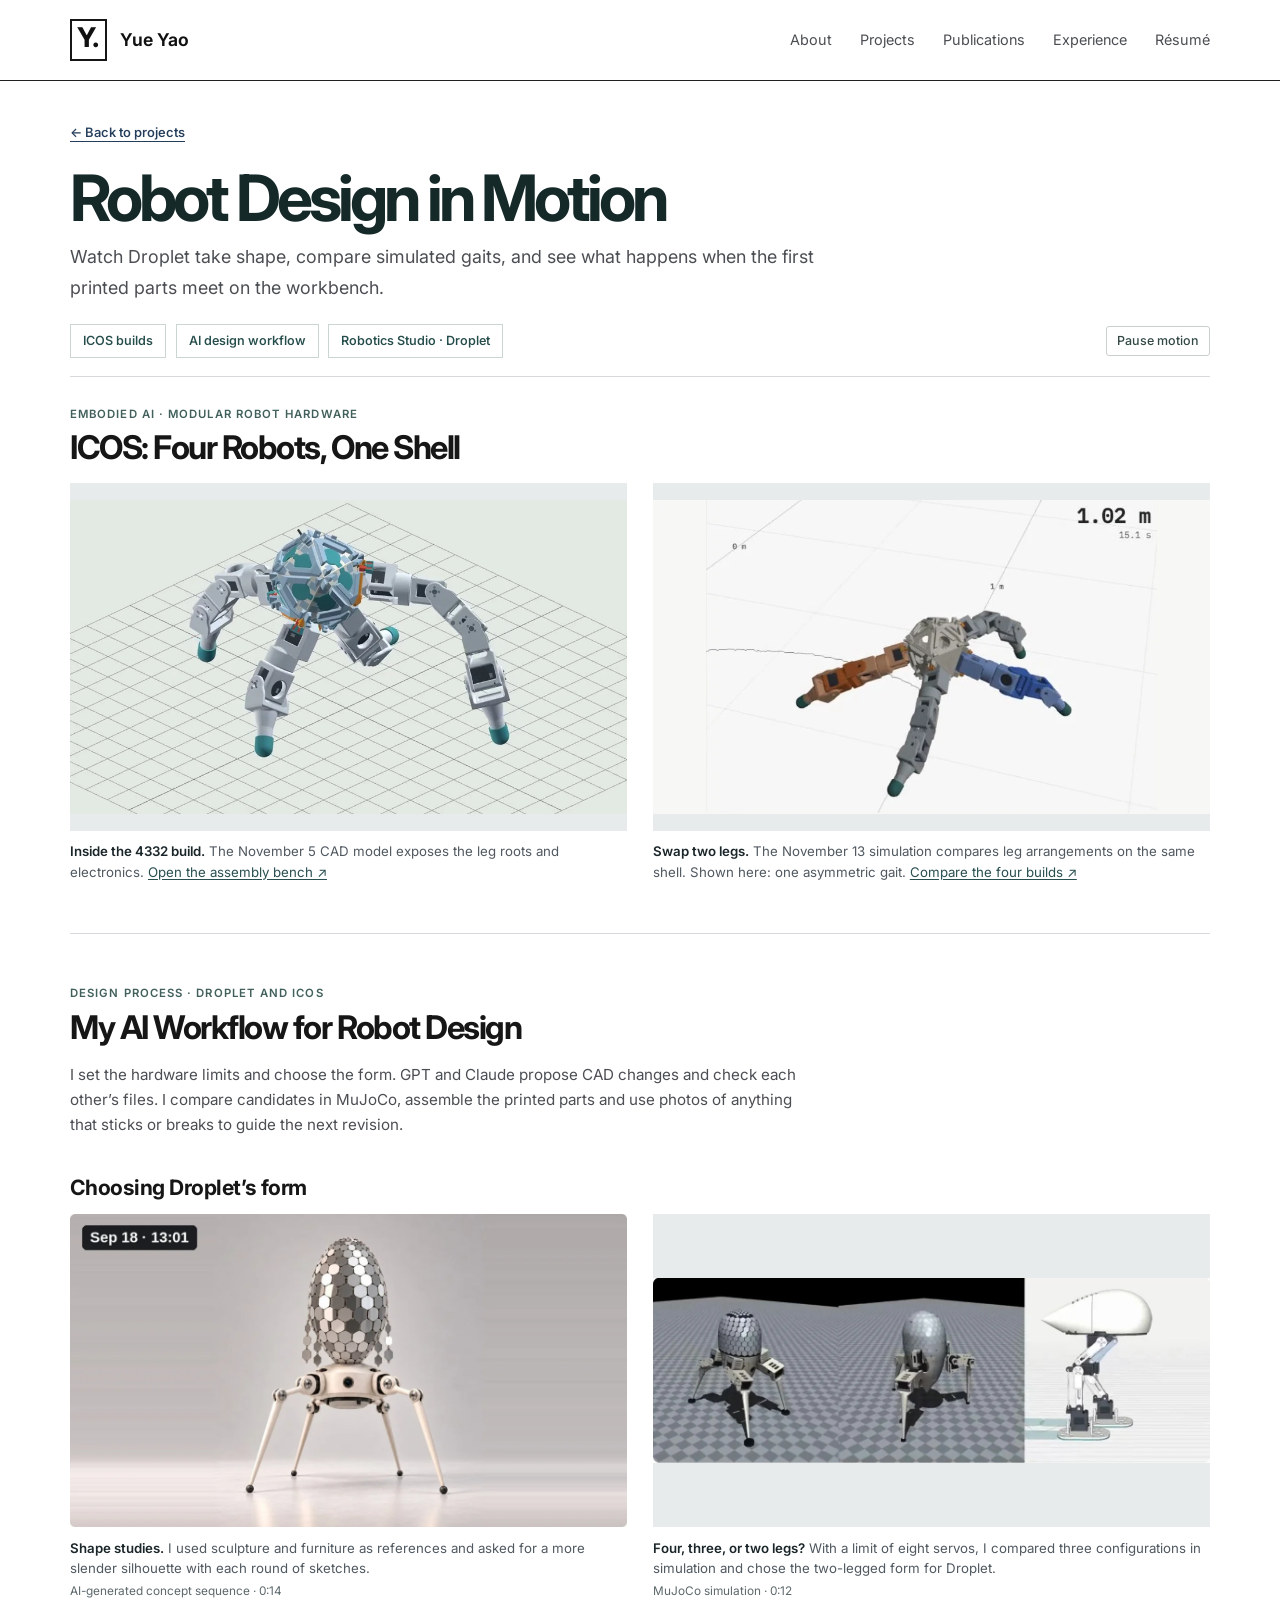
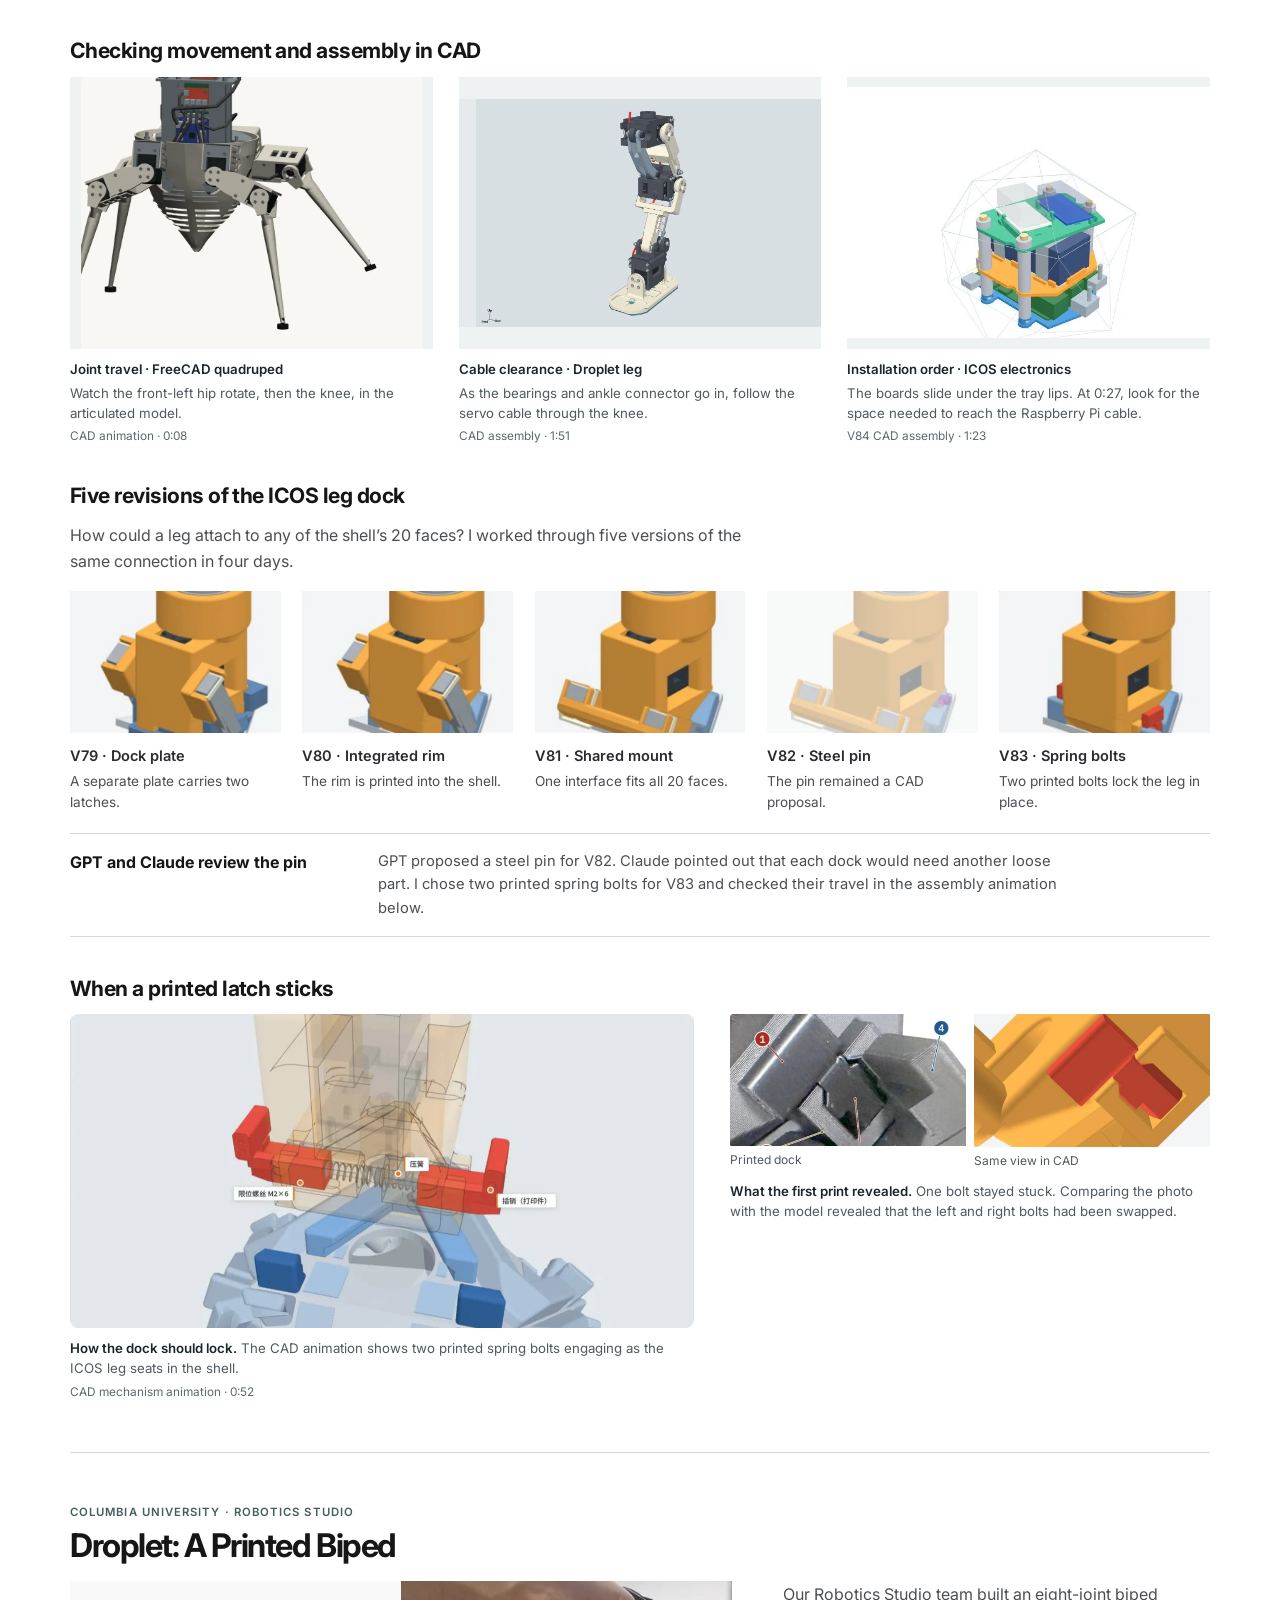
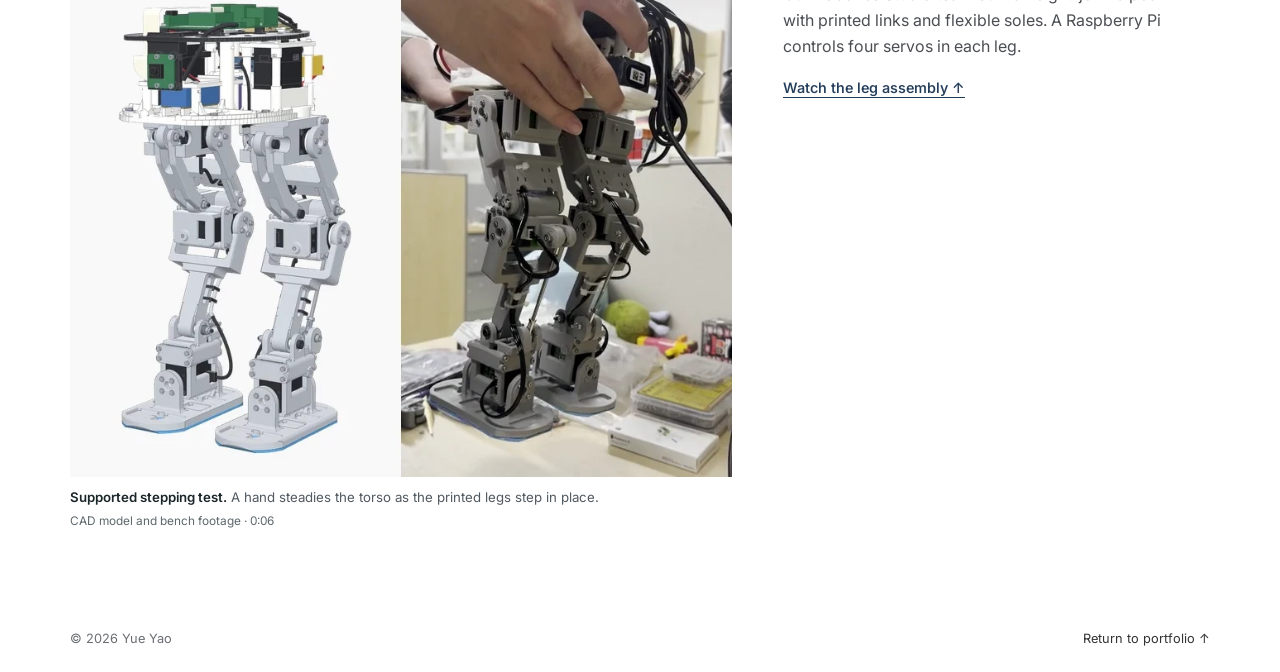
==== commit 1faa703c: "Present eight project stills and keep inline film controls outside the picture" ====
--- a/robotics.html
+++ b/robotics.html
@@ -4,8 +4,8 @@
 <link rel="stylesheet" href="./workflow-revisions.css?v=20261114">
 <link rel="canonical" href="https://yy3462-create.github.io/robotics.html">
 <meta property="og:title" content="Robot Design in Motion | Yue Yao"><meta property="og:description" content="Watch the CAD assemblies, simulated gaits and physical bench tests."><meta property="og:type" content="website"><meta property="og:url" content="https://yy3462-create.github.io/robotics.html"><meta property="og:image" content="https://yy3462-create.github.io/assets/studio/icos-4332-cad.webp">
-<link rel="stylesheet" href="./styles.css?v=20260914-candidate"><link rel="stylesheet" href="./studio.css?v=20261114-kinetic">
-<link rel="icon" type="image/svg+xml" href="data:image/svg+xml,%3Csvg xmlns='http://www.w3.org/2000/svg' viewBox='0 0 32 32'%3E%3Crect width='32' height='32' rx='7' fill='%23161616'/%3E%3Cpath d='M8 8L16 17L24 8M16 17V25' stroke='white' stroke-width='3' fill='none'/%3E%3C/svg%3E"><script src="./motion.js?v=20261114" defer></script>
+<link rel="stylesheet" href="./styles.css?v=20260914-candidate"><link rel="stylesheet" href="./studio.css?v=20261114-stills">
+<link rel="icon" type="image/svg+xml" href="data:image/svg+xml,%3Csvg xmlns='http://www.w3.org/2000/svg' viewBox='0 0 32 32'%3E%3Crect width='32' height='32' rx='7' fill='%23161616'/%3E%3Cpath d='M8 8L16 17L24 8M16 17V25' stroke='white' stroke-width='3' fill='none'/%3E%3C/svg%3E"><script src="./motion.js?v=20261114-inline" defer></script>
 </head><body><a class="skip-link" href="#main">Skip to content</a><header class="site-header"><div class="wrap header-inner"><a class="brand" href="./" aria-label="Yue Yao, home"><span class="brand-mark" aria-hidden="true">Y.</span><span>Yue Yao</span></a><nav aria-label="Main navigation"><a href="./#about">About</a><a href="./#work">Projects</a><a href="./#research">Publications</a><a href="./#experience">Experience</a><a href="./assets/yue-yao-resume.pdf?v=20261113" target="_blank" rel="noopener">Résumé</a></nav></div></header>
 
 <main id="main" class="wrap studio-page"><div class="studio-mast">
@@ -18,11 +18,11 @@
 
   <div class="studio-gallery studio-gallery-pair">
     <figure>
-      <video loop controls muted playsinline preload="none" poster="./assets/studio/icos-4332-cad.webp" width="960" height="540" aria-label="ICOS 4332 robot CAD assembly bench, silent preview" aria-describedby="icos-4332-caption"><source src="./assets/studio/icos-4332-cad.mp4" type="video/mp4"><a href="./assets/studio/icos-4332-cad.mp4">Watch the CAD preview</a></video>
+      <video loop disablepictureinpicture disableremoteplayback muted playsinline preload="none" poster="./assets/studio/icos-4332-cad.webp" width="960" height="540" aria-label="ICOS 4332 robot CAD assembly bench, silent preview" aria-describedby="icos-4332-caption"><source src="./assets/studio/icos-4332-cad.mp4" type="video/mp4"><a href="./assets/studio/icos-4332-cad.mp4">Watch the CAD preview</a></video>
       <figcaption id="icos-4332-caption"><strong>Inside the 4332 build.</strong> The November 5 CAD model exposes the leg roots and electronics. <a href="https://yy3462-create.github.io/icos-weekly-update/assembly-v88/" target="_blank" rel="noopener noreferrer">Open the assembly bench ↗</a></figcaption>
     </figure>
     <figure>
-      <video loop controls muted playsinline preload="none" poster="./assets/studio/icos-shared-shell-simulation.webp" width="800" height="450" aria-label="Asymmetric ICOS robot walking in simulation, silent excerpt" aria-describedby="icos-shared-caption"><source src="./assets/studio/icos-shared-shell-simulation.mp4" type="video/mp4"><a href="./assets/studio/icos-shared-shell-simulation.mp4">Watch the simulation excerpt</a></video>
+      <video loop disablepictureinpicture disableremoteplayback muted playsinline preload="none" poster="./assets/studio/icos-shared-shell-simulation.webp" width="800" height="450" aria-label="Asymmetric ICOS robot walking in simulation, silent excerpt" aria-describedby="icos-shared-caption"><source src="./assets/studio/icos-shared-shell-simulation.mp4" type="video/mp4"><a href="./assets/studio/icos-shared-shell-simulation.mp4">Watch the simulation excerpt</a></video>
       <figcaption id="icos-shared-caption"><strong>Swap two legs.</strong> The November 13 simulation compares leg arrangements on the same shell. Shown here: one asymmetric gait. <a href="https://yy3462-create.github.io/icos-weekly-update/four-robots/#robot3" target="_blank" rel="noopener noreferrer">Compare the four builds ↗</a></figcaption>
     </figure>
   </div>
@@ -34,26 +34,26 @@
   <h3 class="workflow-subhead">Choosing Droplet’s form</h3>
   <div class="studio-gallery studio-gallery-pair workflow-origins">
     <figure>
-      <video loop controls muted playsinline preload="none" poster="./assets/studio/droplet-concept-iterations.webp" width="1280" height="718" aria-describedby="droplet-concept-caption" aria-label="AI-generated robot concepts developed for Droplet"><source src="./assets/studio/droplet-concept-iterations.mp4" type="video/mp4"><a href="./assets/studio/droplet-concept-iterations.mp4">Watch the concept iterations</a></video>
+      <video loop disablepictureinpicture disableremoteplayback muted playsinline preload="none" poster="./assets/studio/droplet-concept-iterations.webp" width="1280" height="718" aria-describedby="droplet-concept-caption" aria-label="AI-generated robot concepts developed for Droplet"><source src="./assets/studio/droplet-concept-iterations.mp4" type="video/mp4"><a href="./assets/studio/droplet-concept-iterations.mp4">Watch the concept iterations</a></video>
       <figcaption id="droplet-concept-caption"><strong>Shape studies.</strong> I used sculpture and furniture as references and asked for a more slender silhouette with each round of sketches. <span>AI-generated concept sequence · 0:14</span></figcaption>
     </figure>
     <figure>
-      <video loop controls muted playsinline preload="none" poster="./assets/studio/droplet-leg-count-simulation.webp" width="1276" height="424" aria-describedby="droplet-compare-caption" aria-label="Four-, three- and two-legged robot designs compared in MuJoCo"><source src="./assets/studio/droplet-leg-count-simulation.mp4" type="video/mp4"><a href="./assets/studio/droplet-leg-count-simulation.mp4">Watch the leg configurations</a></video>
+      <video loop disablepictureinpicture disableremoteplayback muted playsinline preload="none" poster="./assets/studio/droplet-leg-count-simulation.webp" width="1276" height="424" aria-describedby="droplet-compare-caption" aria-label="Four-, three- and two-legged robot designs compared in MuJoCo"><source src="./assets/studio/droplet-leg-count-simulation.mp4" type="video/mp4"><a href="./assets/studio/droplet-leg-count-simulation.mp4">Watch the leg configurations</a></video>
       <figcaption id="droplet-compare-caption"><strong>Four, three, or two legs?</strong> With a limit of eight servos, I compared three configurations in simulation and chose the two-legged form for Droplet. <span>MuJoCo simulation · 0:12</span></figcaption>
     </figure>
   </div>
   <h3 class="workflow-subhead">Checking movement and assembly in CAD</h3>
   <div class="studio-gallery workflow-gallery">
     <figure id="ai-freecad">
-      <video loop controls playsinline muted preload="none" poster="./assets/studio/freecad-quadruped-joint-sweep.webp" width="1280" height="1024" aria-label="Kinematic animation of the quadruped model’s front-left hip and knee" aria-describedby="freecad-sweep-caption"><source src="./assets/studio/freecad-quadruped-joint-sweep.mp4" type="video/mp4"><a href="./assets/studio/freecad-quadruped-joint-sweep.mp4">Open the joint-sweep video</a></video>
+      <video loop disablepictureinpicture disableremoteplayback playsinline muted preload="none" poster="./assets/studio/freecad-quadruped-joint-sweep.webp" width="1280" height="1024" aria-label="Kinematic animation of the quadruped model’s front-left hip and knee" aria-describedby="freecad-sweep-caption"><source src="./assets/studio/freecad-quadruped-joint-sweep.mp4" type="video/mp4"><a href="./assets/studio/freecad-quadruped-joint-sweep.mp4">Open the joint-sweep video</a></video>
       <figcaption id="freecad-sweep-caption"><strong>Joint travel · FreeCAD quadruped</strong> Watch the front-left hip rotate, then the knee, in the articulated model. <span>CAD animation · 0:08</span></figcaption>
     </figure>
     <figure id="droplet-leg-assembly">
-      <video loop controls muted playsinline preload="none" poster="./assets/studio/workflow-leg.webp" width="1026" height="880" aria-label="Droplet leg CAD assembly, from its upper bearing to its foot" aria-describedby="leg-caption"><source src="./assets/studio/workflow-leg.mp4" type="video/mp4"><a href="./assets/studio/workflow-leg.mp4">Open the leg assembly film</a></video>
+      <video loop disablepictureinpicture disableremoteplayback muted playsinline preload="none" poster="./assets/studio/workflow-leg.webp" width="1026" height="880" aria-label="Droplet leg CAD assembly, from its upper bearing to its foot" aria-describedby="leg-caption"><source src="./assets/studio/workflow-leg.mp4" type="video/mp4"><a href="./assets/studio/workflow-leg.mp4">Open the leg assembly film</a></video>
       <figcaption id="leg-caption"><strong>Cable clearance · Droplet leg</strong> As the bearings and ankle connector go in, follow the servo cable through the knee. <span>CAD assembly · 1:51</span></figcaption>
     </figure>
     <figure>
-      <video loop controls muted playsinline preload="none" poster="./assets/studio/workflow-tray.webp" width="1026" height="776" aria-label="ICOS electronics tray assembly sequence" aria-describedby="tray-caption"><source src="./assets/studio/workflow-tray.mp4" type="video/mp4"><a href="./assets/studio/workflow-tray.mp4">Open the tray assembly film</a></video>
+      <video loop disablepictureinpicture disableremoteplayback muted playsinline preload="none" poster="./assets/studio/workflow-tray.webp" width="1026" height="776" aria-label="ICOS electronics tray assembly sequence" aria-describedby="tray-caption"><source src="./assets/studio/workflow-tray.mp4" type="video/mp4"><a href="./assets/studio/workflow-tray.mp4">Open the tray assembly film</a></video>
       <figcaption id="tray-caption"><strong>Installation order · ICOS electronics</strong> The boards slide under the tray lips. At 0:27, look for the space needed to reach the Raspberry Pi cable. <span>V84 CAD assembly · 1:23</span></figcaption>
     </figure>
   </div>
@@ -95,7 +95,7 @@
   <h3 class="workflow-subhead">When a printed latch sticks</h3>
   <div class="workflow-dock">
     <figure id="icos-leg-dock">
-      <video loop controls muted playsinline preload="none" poster="./assets/studio/icos-spring-bolt-dock.webp" width="1280" height="642" aria-describedby="dock-caption" aria-label="CAD animation of an ICOS leg docking with two printed spring bolts"><source src="./assets/studio/icos-spring-bolt-dock.mp4" type="video/mp4"><a href="./assets/studio/icos-spring-bolt-dock.mp4">Watch the ICOS locking mechanism</a></video>
+      <video loop disablepictureinpicture disableremoteplayback muted playsinline preload="none" poster="./assets/studio/icos-spring-bolt-dock.webp" width="1280" height="642" aria-describedby="dock-caption" aria-label="CAD animation of an ICOS leg docking with two printed spring bolts"><source src="./assets/studio/icos-spring-bolt-dock.mp4" type="video/mp4"><a href="./assets/studio/icos-spring-bolt-dock.mp4">Watch the ICOS locking mechanism</a></video>
       <figcaption id="dock-caption"><strong>How the dock should lock.</strong> The CAD animation shows two printed spring bolts engaging as the ICOS leg seats in the shell. <span>CAD mechanism animation · 0:52</span></figcaption>
     </figure>
     <figure>
@@ -112,7 +112,7 @@
   <h2 id="droplet-title" class="studio-title">Droplet: A Printed Biped</h2>
   <div class="droplet-feature">
     <figure>
-      <video loop controls playsinline muted preload="none" poster="./assets/studio/droplet-bench-cad-poster.webp" width="800" height="600" aria-label="Droplet’s CAD model alongside a bench test of its printed legs" aria-describedby="droplet-test-caption"><source src="./assets/studio/droplet-bench-cad.mp4" type="video/mp4"><a href="./assets/studio/droplet-bench-cad.mp4">Open the bench-test video</a></video>
+      <video loop disablepictureinpicture disableremoteplayback playsinline muted preload="none" poster="./assets/studio/droplet-bench-cad-poster.webp" width="800" height="600" aria-label="Droplet’s CAD model alongside a bench test of its printed legs" aria-describedby="droplet-test-caption"><source src="./assets/studio/droplet-bench-cad.mp4" type="video/mp4"><a href="./assets/studio/droplet-bench-cad.mp4">Open the bench-test video</a></video>
       <figcaption id="droplet-test-caption"><strong>Supported stepping test.</strong> A hand steadies the torso as the printed legs step in place. <span>CAD model and bench footage · 0:06</span></figcaption>
     </figure>
     <div>
--- a/studio.css
+++ b/studio.css
@@ -40,7 +40,7 @@
 
 .project-gallery {
   display: grid;
-  grid-template-columns: repeat(3, minmax(0, 1fr));
+  grid-template-columns: repeat(4, minmax(0, 1fr));
   gap: clamp(18px, 2vw, 26px) clamp(14px, 1.6vw, 22px);
   margin-bottom: clamp(38px, 5vw, 64px);
 }
@@ -103,14 +103,14 @@
   .film-frames a span { margin: 0; }
 }
 
-.motion-toolbar, .studio-controls {
+.studio-controls {
   display: flex;
   align-items: baseline;
   justify-content: space-between;
   gap: 12px;
   flex-wrap: wrap;
 }
-.motion-toolbar { margin-bottom: 12px; padding-bottom: 8px; border-bottom: 1px solid var(--line); }
+
 .gallery-title { color: var(--ink); font-size: .94rem; font-weight: 600; }
 .motion-toggle {
   appearance: none;
@@ -124,15 +124,6 @@
 }
 .motion-toggle:hover, .motion-toggle:focus-visible { background: #eff3f1; }
 .motion-toggle:focus-visible { outline: 2px solid #426560; outline-offset: 3px; }
-.project-gallery video {
-  display: block;
-  width: 100%;
-  height: auto;
-  aspect-ratio: 16 / 9;
-  object-fit: cover;
-  background: #edf0ee;
-  pointer-events: none;
-}
 .character-films {
   display: grid;
   grid-template-columns: repeat(2, minmax(0, 1fr));
@@ -144,3 +135,23 @@
 .character-films figcaption a { white-space: nowrap; color: #335650; text-decoration: underline; text-underline-offset: .15em; }
 .explorations-heading + #character-studies { margin-top: 0; padding-block: .3rem 2.3rem; border-top: 0; }
 @media (max-width: 600px) { .character-films { grid-template-columns: 1fr; } }
+
+/* Still-image index, followed by the project films below. */
+.gallery-bar, .character-heading, #work .film-heading {
+  display: flex;
+  align-items: baseline;
+  justify-content: space-between;
+  gap: 16px;
+}
+.gallery-bar { margin-bottom: 15px; padding-bottom: 8px; border-bottom: 1px solid var(--line); }
+.project-gallery img { height: auto; aspect-ratio: 12 / 7; }
+.project-gallery img.work-chart { object-fit: contain; padding: 5px; background: #f6f7f8; }
+.character-heading { flex-wrap: wrap; }
+#work .film-heading { border-bottom: 2px solid #242424; padding-bottom: 11px; }
+#work .film-heading h2 { border: 0; margin: 0; padding: 0; }
+.film-heading .motion-toggle, .character-heading .motion-toggle { flex-shrink: 0; }
+video[disablepictureinpicture]::-webkit-media-controls,
+video[disablepictureinpicture]::-webkit-media-controls-start-playback-button { display: none !important; }
+@media (max-width: 960px) {
+  .project-gallery { grid-template-columns: repeat(2,minmax(0,1fr)); }
+}
